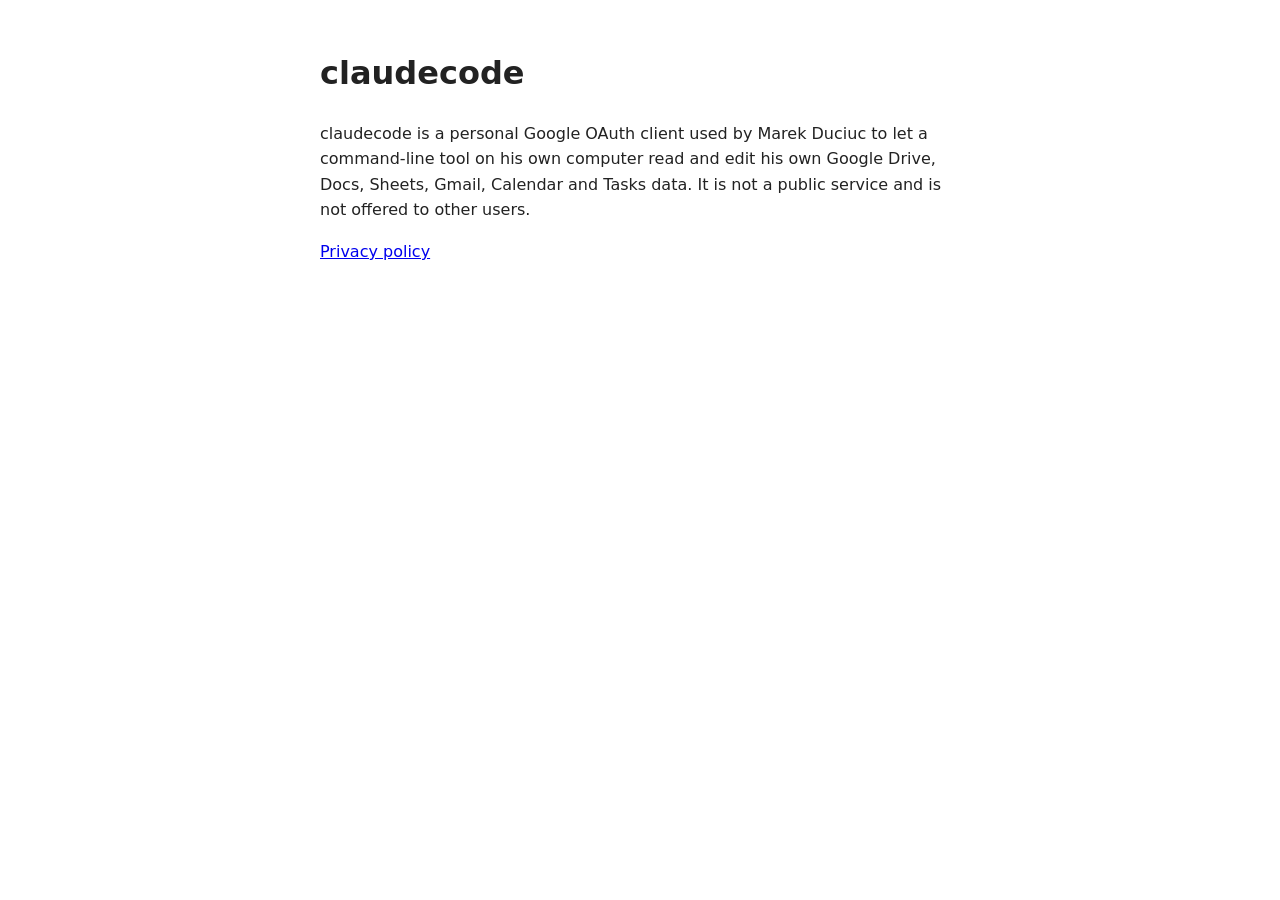
==== index.html @ 8a302dcd "Add homepage and privacy policy for the claudecode OAuth client Google requires both URLs to move th" ====
<!doctype html>
<!-- Homepage for the personal Google OAuth client "claudecode"; required by Google to publish the OAuth consent screen. -->
<html lang="en">
<head>
  <meta charset="utf-8">
  <meta name="viewport" content="width=device-width, initial-scale=1">
  <title>claudecode</title>
  <style>
    body { max-width: 40rem; margin: 3rem auto; padding: 0 1rem; font: 16px/1.6 system-ui, sans-serif; color: #222; background: #fff; }
    @media (prefers-color-scheme: dark) { body { color: #ddd; background: #111; } a { color: #8ab4f8; } }
  </style>
</head>
<body>
  <h1>claudecode</h1>
  <p>
    claudecode is a personal Google OAuth client used by Marek Duciuc to let a command-line tool on his own computer
    read and edit his own Google Drive, Docs, Sheets, Gmail, Calendar and Tasks data.
    It is not a public service and is not offered to other users.
  </p>
  <p><a href="privacy.html">Privacy policy</a></p>
</body>
</html>
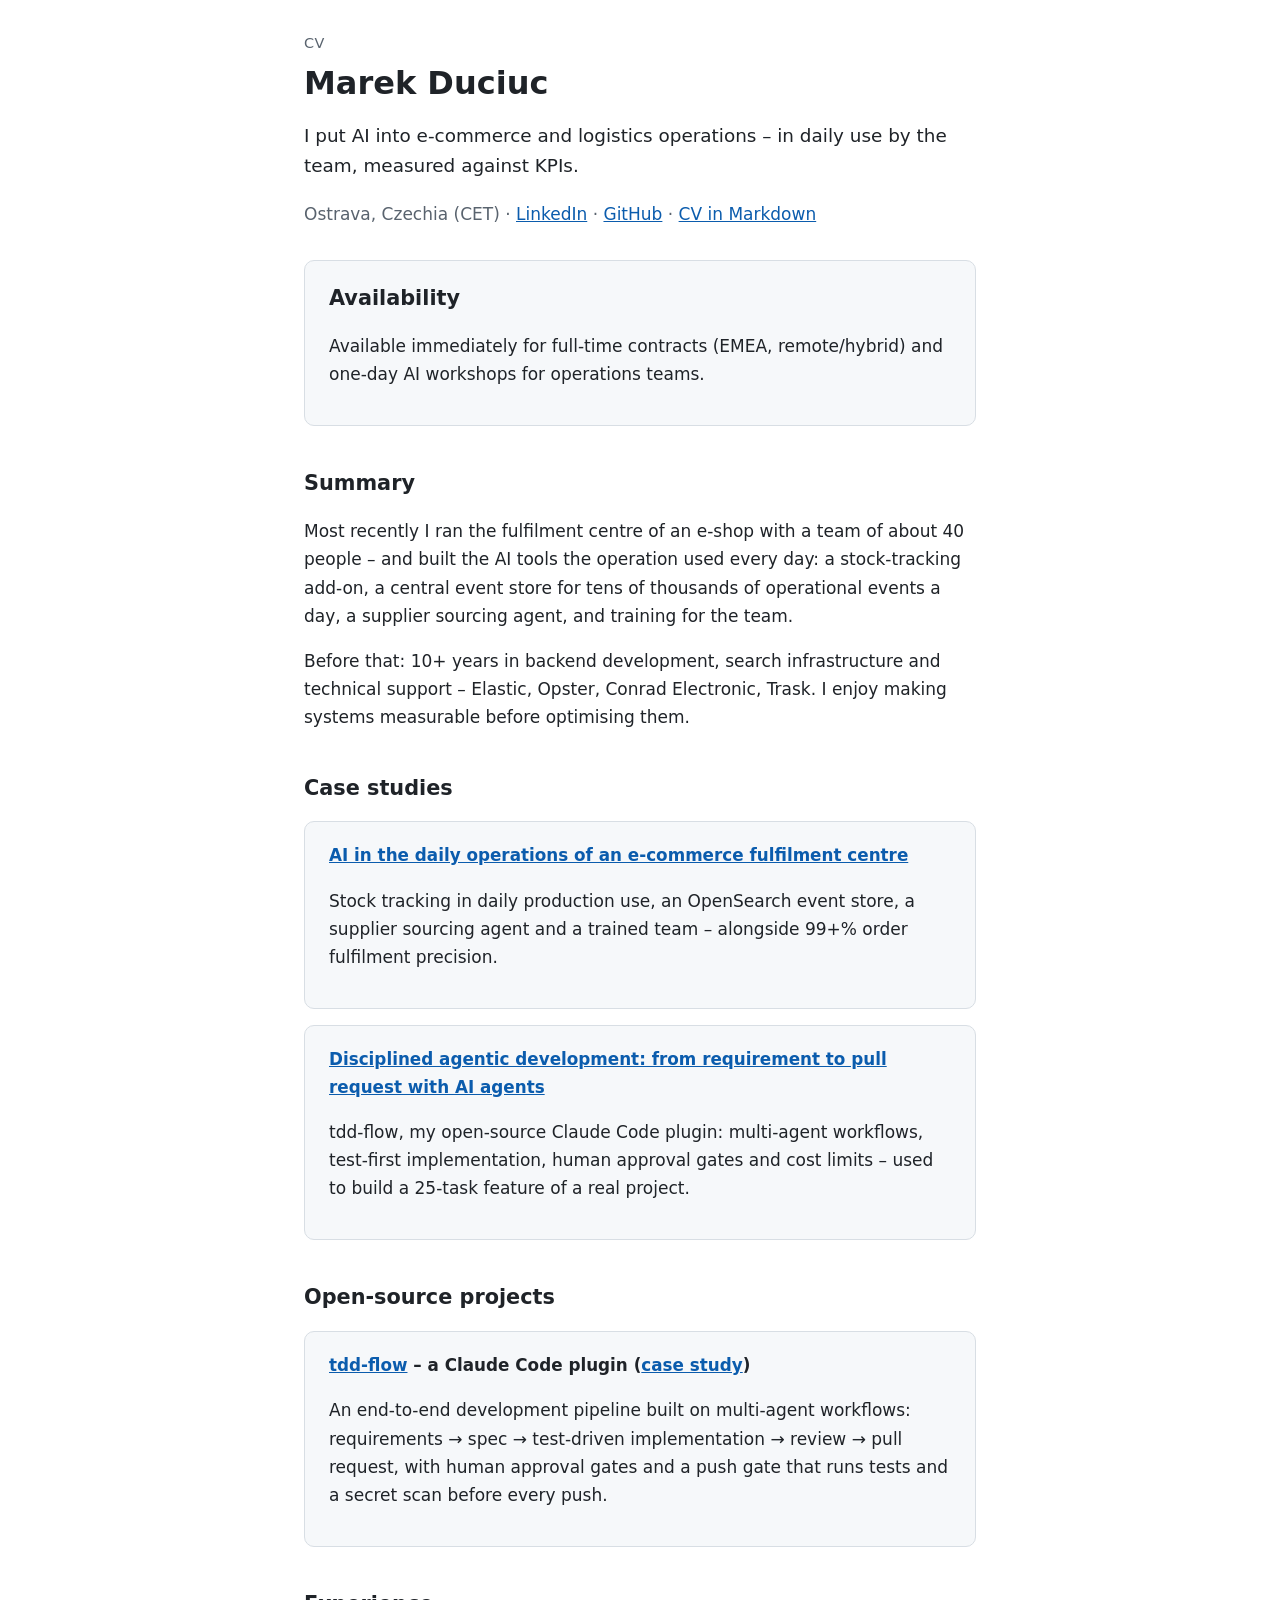
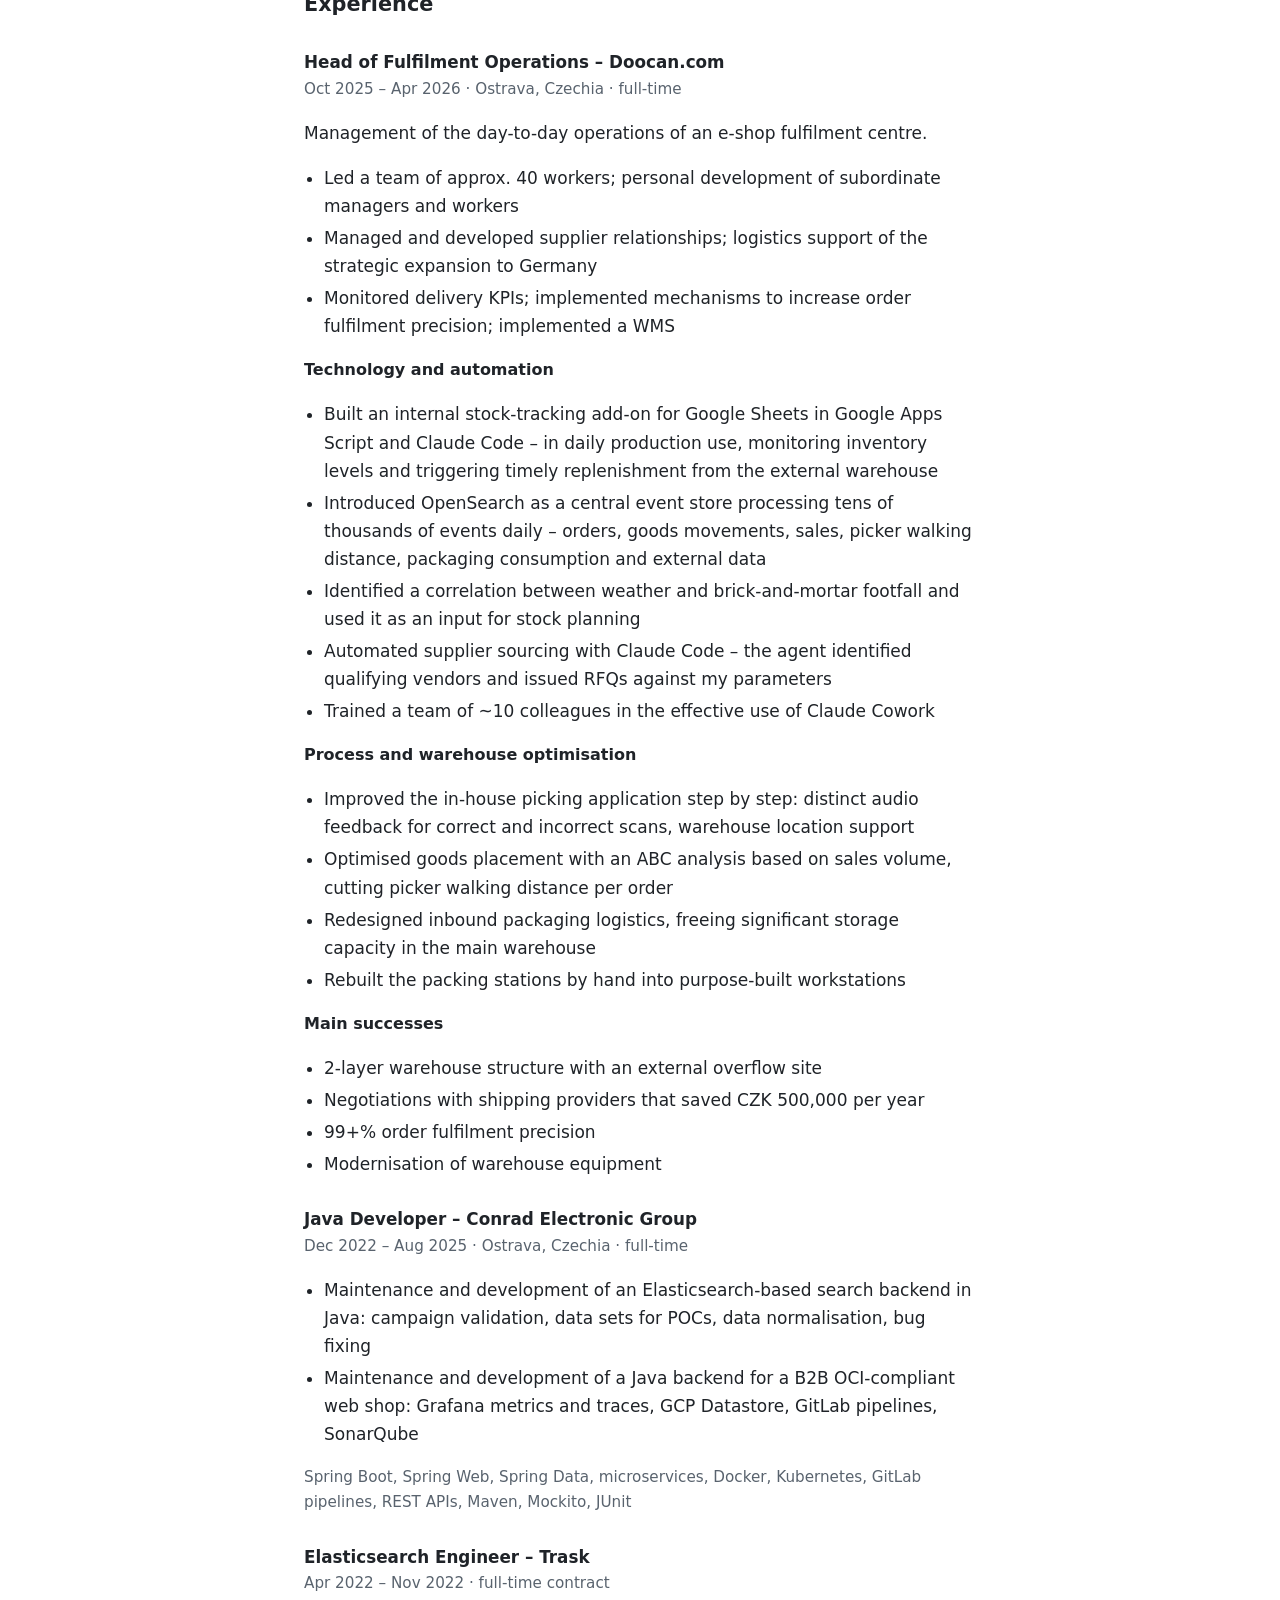
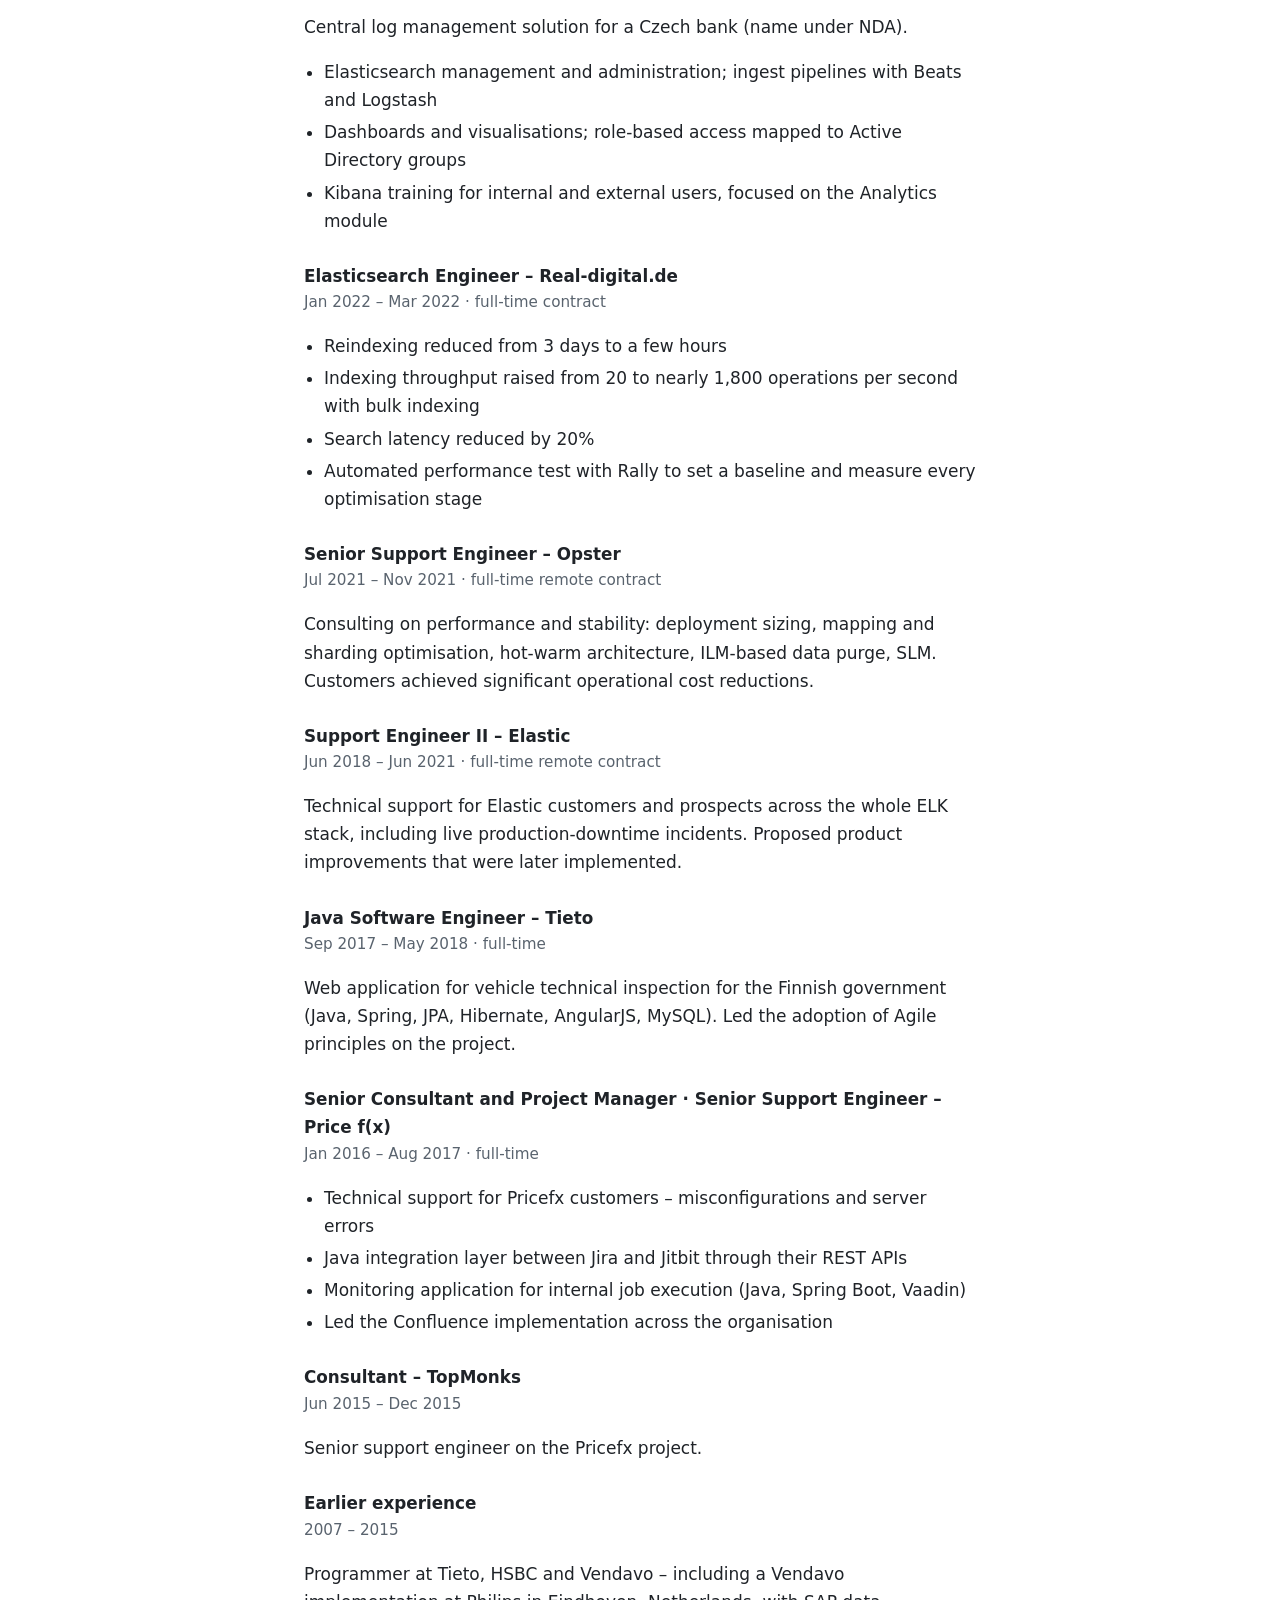
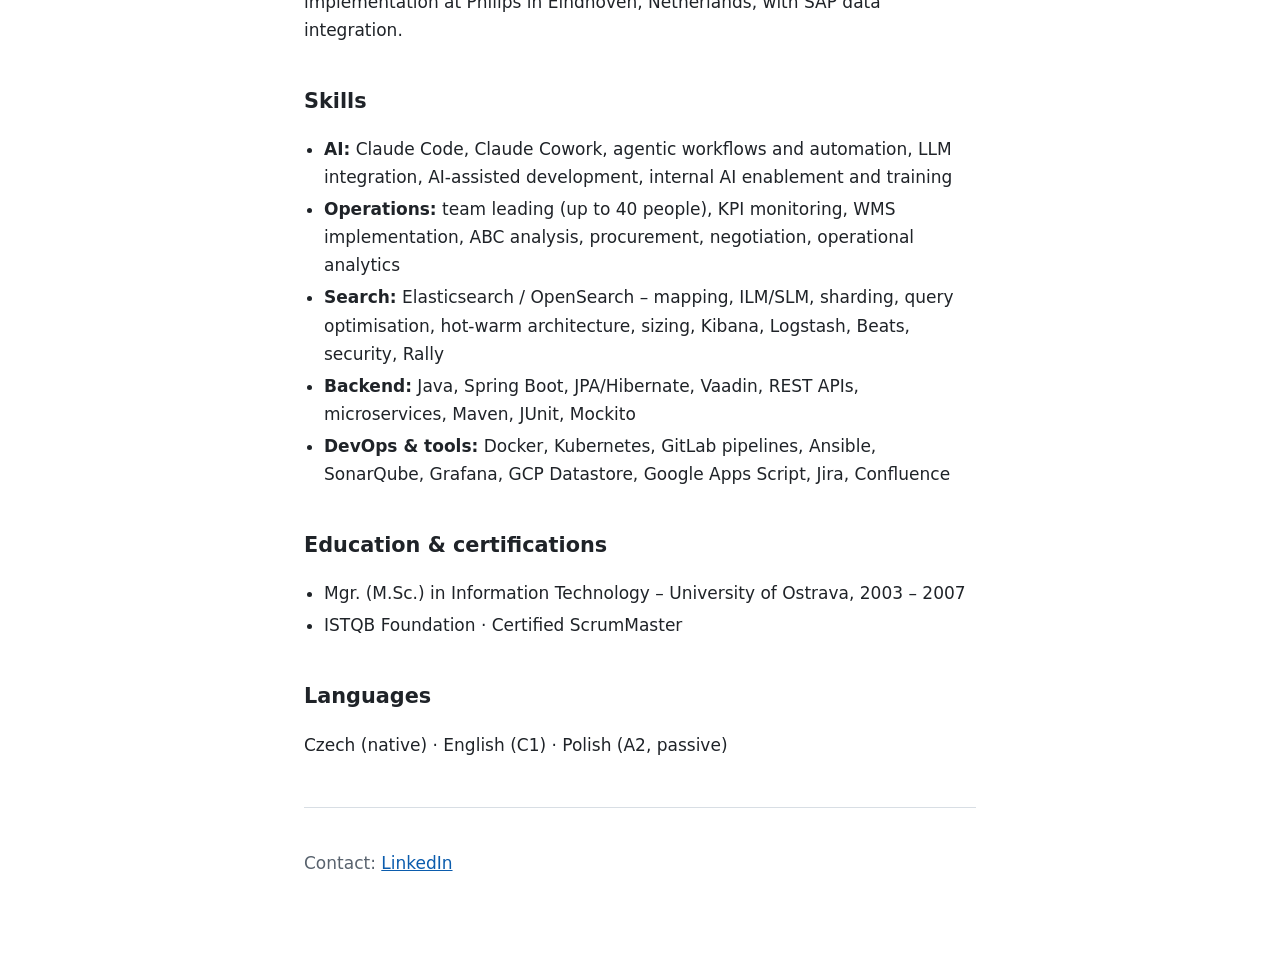
==== commit 3b188067: "Turn the site into a CV with case studies, move Google OAuth pages to google/ - index.html is now an" ====
--- a/index.html
+++ b/index.html
@@ -1,22 +1,238 @@
 <!doctype html>
-<!-- Homepage for the personal Google OAuth client "claudecode"; required by Google to publish the OAuth consent screen. -->
 <html lang="en">
 <head>
   <meta charset="utf-8">
   <meta name="viewport" content="width=device-width, initial-scale=1">
-  <title>claudecode</title>
-  <style>
-    body { max-width: 40rem; margin: 3rem auto; padding: 0 1rem; font: 16px/1.6 system-ui, sans-serif; color: #222; background: #fff; }
-    @media (prefers-color-scheme: dark) { body { color: #ddd; background: #111; } a { color: #8ab4f8; } }
-  </style>
+  <title>Marek Duciuc – AI enablement for e-commerce & logistics operations</title>
+  <meta name="description" content="Marek Duciuc puts AI into e-commerce and logistics operations. Former Head of Fulfilment Operations (team of ~40), 10+ years in backend development, search infrastructure (Elasticsearch/OpenSearch) and technical support. Open to full-time contracts in EMEA.">
+  <link rel="canonical" href="https://marekduciuc.github.io/">
+  <link rel="alternate" type="text/markdown" href="/cv.md" title="CV in Markdown">
+  <link rel="stylesheet" href="/assets/site.css">
+  <meta property="og:type" content="profile">
+  <meta property="og:title" content="Marek Duciuc – AI enablement for e-commerce & logistics operations">
+  <meta property="og:description" content="I put AI into e-commerce and logistics operations – in daily use by the team, measured against KPIs.">
+  <meta property="og:url" content="https://marekduciuc.github.io/">
+  <script type="application/ld+json">
+  {
+    "@context": "https://schema.org",
+    "@type": "ProfilePage",
+    "url": "https://marekduciuc.github.io/",
+    "mainEntity": {
+      "@type": "Person",
+      "name": "Marek Duciuc",
+      "honorificPrefix": "Mgr.",
+      "jobTitle": "AI enablement for e-commerce and logistics operations",
+      "description": "Former Head of Fulfilment Operations (team of ~40). 10+ years in backend development, search infrastructure and technical support. Builds agentic workflows with Claude Code.",
+      "url": "https://marekduciuc.github.io/",
+      "sameAs": [
+        "https://www.linkedin.com/in/marekduciuc",
+        "https://github.com/marekduciuc"
+      ],
+      "address": { "@type": "PostalAddress", "addressLocality": "Ostrava", "addressCountry": "CZ" },
+      "alumniOf": { "@type": "CollegeOrUniversity", "name": "University of Ostrava" },
+      "knowsLanguage": ["cs", "en", "pl"],
+      "knowsAbout": [
+        "AI enablement", "Agentic workflows", "Claude Code", "Fulfilment operations",
+        "Warehouse management", "E-commerce logistics", "Elasticsearch", "OpenSearch",
+        "Java", "Spring Boot", "Technical support", "Team leadership"
+      ]
+    }
+  }
+  </script>
 </head>
 <body>
-  <h1>claudecode</h1>
-  <p>
-    claudecode is a personal Google OAuth client used by Marek Duciuc to let a command-line tool on his own computer
-    read and edit his own Google Drive, Docs, Sheets, Gmail, Calendar and Tasks data.
-    It is not a public service and is not offered to other users.
-  </p>
-  <p><a href="privacy.html">Privacy policy</a></p>
+<main>
+  <header>
+    <p class="kicker">CV</p>
+    <h1>Marek Duciuc</h1>
+    <p class="lead">I put AI into e-commerce and logistics operations – in daily use by the team, measured against KPIs.</p>
+    <p class="meta">
+      Ostrava, Czechia (CET) ·
+      <a href="https://www.linkedin.com/in/marekduciuc">LinkedIn</a> ·
+      <a href="https://github.com/marekduciuc">GitHub</a> ·
+      <a href="/cv.md">CV in Markdown</a>
+    </p>
+  </header>
+
+  <section class="card" aria-labelledby="availability">
+    <h2 id="availability">Availability</h2>
+    <p>Available immediately for full-time contracts (EMEA, remote/hybrid) and one-day AI workshops for operations teams.</p>
+  </section>
+
+  <section aria-labelledby="summary">
+    <h2 id="summary">Summary</h2>
+    <p>
+      Most recently I ran the fulfilment centre of an e-shop with a team of about 40 people – and built the AI
+      tools the operation used every day: a stock-tracking add-on, a central event store for tens of thousands
+      of operational events a day, a supplier sourcing agent, and training for the team.
+    </p>
+    <p>
+      Before that: 10+ years in backend development, search infrastructure and technical support –
+      Elastic, Opster, Conrad Electronic, Trask. I enjoy making systems measurable before optimising them.
+    </p>
+  </section>
+
+  <section aria-labelledby="case-studies">
+    <h2 id="case-studies">Case studies</h2>
+    <article class="card">
+      <h3><a href="/case-studies/doocan.html">AI in the daily operations of an e-commerce fulfilment centre</a></h3>
+      <p>Stock tracking in daily production use, an OpenSearch event store, a supplier sourcing agent and a trained team – alongside 99+% order fulfilment precision.</p>
+    </article>
+    <article class="card">
+      <h3><a href="/case-studies/tdd-flow.html">Disciplined agentic development: from requirement to pull request with AI agents</a></h3>
+      <p>tdd-flow, my open-source Claude Code plugin: multi-agent workflows, test-first implementation, human approval gates and cost limits – used to build a 25-task feature of a real project.</p>
+    </article>
+  </section>
+
+  <section aria-labelledby="projects">
+    <h2 id="projects">Open-source projects</h2>
+    <article class="card">
+      <h3><a href="https://github.com/marekduciuc/marek-plugins">tdd-flow</a> – a Claude Code plugin (<a href="/case-studies/tdd-flow.html">case study</a>)</h3>
+      <p>
+        An end-to-end development pipeline built on multi-agent workflows: requirements → spec → test-driven
+        implementation → review → pull request, with human approval gates and a push gate that runs tests and a
+        secret scan before every push.
+      </p>
+    </article>
+  </section>
+
+  <section aria-labelledby="experience">
+    <h2 id="experience">Experience</h2>
+
+    <article class="job">
+      <h3>Head of Fulfilment Operations – Doocan.com</h3>
+      <p class="when">Oct 2025 – Apr 2026 · Ostrava, Czechia · full-time</p>
+      <p>Management of the day-to-day operations of an e-shop fulfilment centre.</p>
+      <ul>
+        <li>Led a team of approx. 40 workers; personal development of subordinate managers and workers</li>
+        <li>Managed and developed supplier relationships; logistics support of the strategic expansion to Germany</li>
+        <li>Monitored delivery KPIs; implemented mechanisms to increase order fulfilment precision; implemented a WMS</li>
+      </ul>
+      <h4>Technology and automation</h4>
+      <ul>
+        <li>Built an internal stock-tracking add-on for Google Sheets in Google Apps Script and Claude Code – in daily production use, monitoring inventory levels and triggering timely replenishment from the external warehouse</li>
+        <li>Introduced OpenSearch as a central event store processing tens of thousands of events daily – orders, goods movements, sales, picker walking distance, packaging consumption and external data</li>
+        <li>Identified a correlation between weather and brick-and-mortar footfall and used it as an input for stock planning</li>
+        <li>Automated supplier sourcing with Claude Code – the agent identified qualifying vendors and issued RFQs against my parameters</li>
+        <li>Trained a team of ~10 colleagues in the effective use of Claude Cowork</li>
+      </ul>
+      <h4>Process and warehouse optimisation</h4>
+      <ul>
+        <li>Improved the in-house picking application step by step: distinct audio feedback for correct and incorrect scans, warehouse location support</li>
+        <li>Optimised goods placement with an ABC analysis based on sales volume, cutting picker walking distance per order</li>
+        <li>Redesigned inbound packaging logistics, freeing significant storage capacity in the main warehouse</li>
+        <li>Rebuilt the packing stations by hand into purpose-built workstations</li>
+      </ul>
+      <h4>Main successes</h4>
+      <ul>
+        <li>2-layer warehouse structure with an external overflow site</li>
+        <li>Negotiations with shipping providers that saved CZK 500,000 per year</li>
+        <li>99+% order fulfilment precision</li>
+        <li>Modernisation of warehouse equipment</li>
+      </ul>
+    </article>
+
+    <article class="job">
+      <h3>Java Developer – Conrad Electronic Group</h3>
+      <p class="when">Dec 2022 – Aug 2025 · Ostrava, Czechia · full-time</p>
+      <ul>
+        <li>Maintenance and development of an Elasticsearch-based search backend in Java: campaign validation, data sets for POCs, data normalisation, bug fixing</li>
+        <li>Maintenance and development of a Java backend for a B2B OCI-compliant web shop: Grafana metrics and traces, GCP Datastore, GitLab pipelines, SonarQube</li>
+      </ul>
+      <p class="tags">Spring Boot, Spring Web, Spring Data, microservices, Docker, Kubernetes, GitLab pipelines, REST APIs, Maven, Mockito, JUnit</p>
+    </article>
+
+    <article class="job">
+      <h3>Elasticsearch Engineer – Trask</h3>
+      <p class="when">Apr 2022 – Nov 2022 · full-time contract</p>
+      <p>Central log management solution for a Czech bank (name under NDA).</p>
+      <ul>
+        <li>Elasticsearch management and administration; ingest pipelines with Beats and Logstash</li>
+        <li>Dashboards and visualisations; role-based access mapped to Active Directory groups</li>
+        <li>Kibana training for internal and external users, focused on the Analytics module</li>
+      </ul>
+    </article>
+
+    <article class="job">
+      <h3>Elasticsearch Engineer – Real-digital.de</h3>
+      <p class="when">Jan 2022 – Mar 2022 · full-time contract</p>
+      <ul>
+        <li>Reindexing reduced from 3 days to a few hours</li>
+        <li>Indexing throughput raised from 20 to nearly 1,800 operations per second with bulk indexing</li>
+        <li>Search latency reduced by 20%</li>
+        <li>Automated performance test with Rally to set a baseline and measure every optimisation stage</li>
+      </ul>
+    </article>
+
+    <article class="job">
+      <h3>Senior Support Engineer – Opster</h3>
+      <p class="when">Jul 2021 – Nov 2021 · full-time remote contract</p>
+      <p>Consulting on performance and stability: deployment sizing, mapping and sharding optimisation, hot-warm architecture, ILM-based data purge, SLM. Customers achieved significant operational cost reductions.</p>
+    </article>
+
+    <article class="job">
+      <h3>Support Engineer II – Elastic</h3>
+      <p class="when">Jun 2018 – Jun 2021 · full-time remote contract</p>
+      <p>Technical support for Elastic customers and prospects across the whole ELK stack, including live production-downtime incidents. Proposed product improvements that were later implemented.</p>
+    </article>
+
+    <article class="job">
+      <h3>Java Software Engineer – Tieto</h3>
+      <p class="when">Sep 2017 – May 2018 · full-time</p>
+      <p>Web application for vehicle technical inspection for the Finnish government (Java, Spring, JPA, Hibernate, AngularJS, MySQL). Led the adoption of Agile principles on the project.</p>
+    </article>
+
+    <article class="job">
+      <h3>Senior Consultant and Project Manager · Senior Support Engineer – Price f(x)</h3>
+      <p class="when">Jan 2016 – Aug 2017 · full-time</p>
+      <ul>
+        <li>Technical support for Pricefx customers – misconfigurations and server errors</li>
+        <li>Java integration layer between Jira and Jitbit through their REST APIs</li>
+        <li>Monitoring application for internal job execution (Java, Spring Boot, Vaadin)</li>
+        <li>Led the Confluence implementation across the organisation</li>
+      </ul>
+    </article>
+
+    <article class="job">
+      <h3>Consultant – TopMonks</h3>
+      <p class="when">Jun 2015 – Dec 2015</p>
+      <p>Senior support engineer on the Pricefx project.</p>
+    </article>
+
+    <article class="job">
+      <h3>Earlier experience</h3>
+      <p class="when">2007 – 2015</p>
+      <p>Programmer at Tieto, HSBC and Vendavo – including a Vendavo implementation at Philips in Eindhoven, Netherlands, with SAP data integration.</p>
+    </article>
+  </section>
+
+  <section aria-labelledby="skills">
+    <h2 id="skills">Skills</h2>
+    <ul>
+      <li><strong>AI:</strong> Claude Code, Claude Cowork, agentic workflows and automation, LLM integration, AI-assisted development, internal AI enablement and training</li>
+      <li><strong>Operations:</strong> team leading (up to 40 people), KPI monitoring, WMS implementation, ABC analysis, procurement, negotiation, operational analytics</li>
+      <li><strong>Search:</strong> Elasticsearch / OpenSearch – mapping, ILM/SLM, sharding, query optimisation, hot-warm architecture, sizing, Kibana, Logstash, Beats, security, Rally</li>
+      <li><strong>Backend:</strong> Java, Spring Boot, JPA/Hibernate, Vaadin, REST APIs, microservices, Maven, JUnit, Mockito</li>
+      <li><strong>DevOps &amp; tools:</strong> Docker, Kubernetes, GitLab pipelines, Ansible, SonarQube, Grafana, GCP Datastore, Google Apps Script, Jira, Confluence</li>
+    </ul>
+  </section>
+
+  <section aria-labelledby="education">
+    <h2 id="education">Education &amp; certifications</h2>
+    <ul>
+      <li>Mgr. (M.Sc.) in Information Technology – University of Ostrava, 2003 – 2007</li>
+      <li>ISTQB Foundation · Certified ScrumMaster</li>
+    </ul>
+  </section>
+
+  <section aria-labelledby="languages">
+    <h2 id="languages">Languages</h2>
+    <p>Czech (native) · English (C1) · Polish (A2, passive)</p>
+  </section>
+
+  <footer>
+    <p>Contact: <a href="https://www.linkedin.com/in/marekduciuc">LinkedIn</a></p>
+  </footer>
+</main>
 </body>
 </html>
--- a/assets/site.css
+++ b/assets/site.css
@@ -0,0 +1,34 @@
+:root {
+  --bg: #ffffff; --fg: #1f2328; --muted: #59636e; --line: #d8dee4;
+  --card: #f6f8fa; --accent: #0b5cad;
+}
+@media (prefers-color-scheme: dark) {
+  :root { --bg: #111418; --fg: #e6e8eb; --muted: #9aa4ae; --line: #2d333b; --card: #1a1f25; --accent: #7cb4f5; }
+}
+* { box-sizing: border-box; }
+body { margin: 0; background: var(--bg); color: var(--fg); font: 17px/1.65 system-ui, -apple-system, "Segoe UI", sans-serif; }
+main { max-width: 44rem; margin: 0 auto; padding: 2rem 1rem 4rem; }
+a { color: var(--accent); }
+nav.top { font-size: .95rem; margin-bottom: 2rem; }
+.kicker { color: var(--muted); font-size: .9rem; letter-spacing: .04em; text-transform: uppercase; margin: 0 0 .5rem; }
+h1 { font-size: 2rem; line-height: 1.2; margin: 0 0 .75rem; text-wrap: balance; }
+h2 { font-size: 1.3rem; margin: 2.5rem 0 .75rem; }
+h3 { font-size: 1.05rem; margin: 1.5rem 0 .25rem; }
+.meta { color: var(--muted); margin: 0 0 2rem; }
+.lead { font-size: 1.15rem; }
+.card { background: var(--card); border: 1px solid var(--line); border-radius: 10px; padding: 1.25rem 1.5rem; margin: 1rem 0; }
+.card h2, .card h3 { margin-top: 0; }
+.glance h2 { font-size: 1rem; text-transform: uppercase; letter-spacing: .04em; color: var(--muted); }
+.stats { display: grid; grid-template-columns: repeat(auto-fit, minmax(12rem, 1fr)); gap: 1rem 1.5rem; margin: 0; }
+.stats div { margin: 0; }
+.stats dt { font-size: 1.35rem; font-weight: 650; font-variant-numeric: tabular-nums; }
+.stats dd { margin: 0; color: var(--muted); font-size: .95rem; }
+ul { padding-left: 1.25rem; }
+li { margin: .25rem 0; }
+.note { border-left: 3px solid var(--accent); padding: .25rem 0 .25rem 1rem; }
+.job { margin: 1.75rem 0; }
+.job h3 { margin: 0; }
+.job .when { color: var(--muted); font-size: .95rem; margin: 0 0 .5rem; }
+.job h4 { font-size: 1rem; margin: 1rem 0 .25rem; }
+.tags { color: var(--muted); font-size: .95rem; }
+footer { margin-top: 3rem; padding-top: 1.5rem; border-top: 1px solid var(--line); color: var(--muted); }
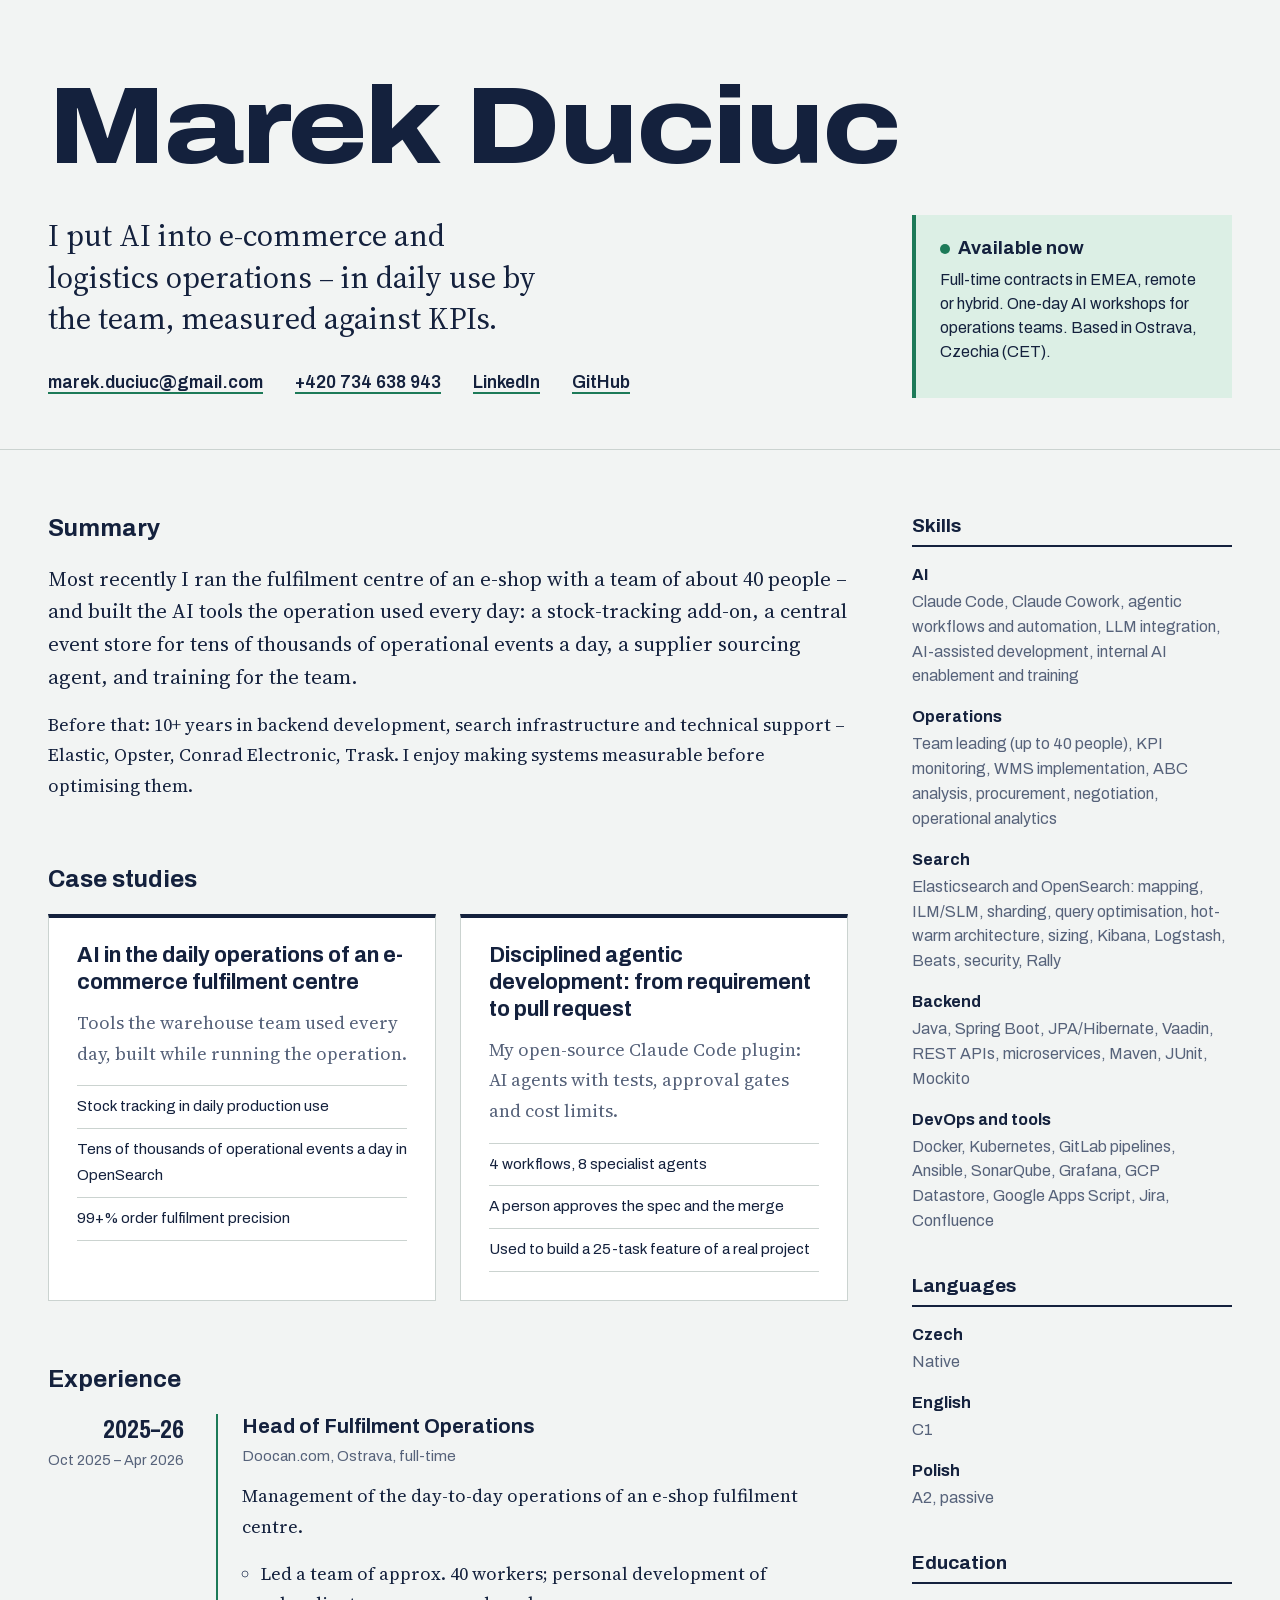
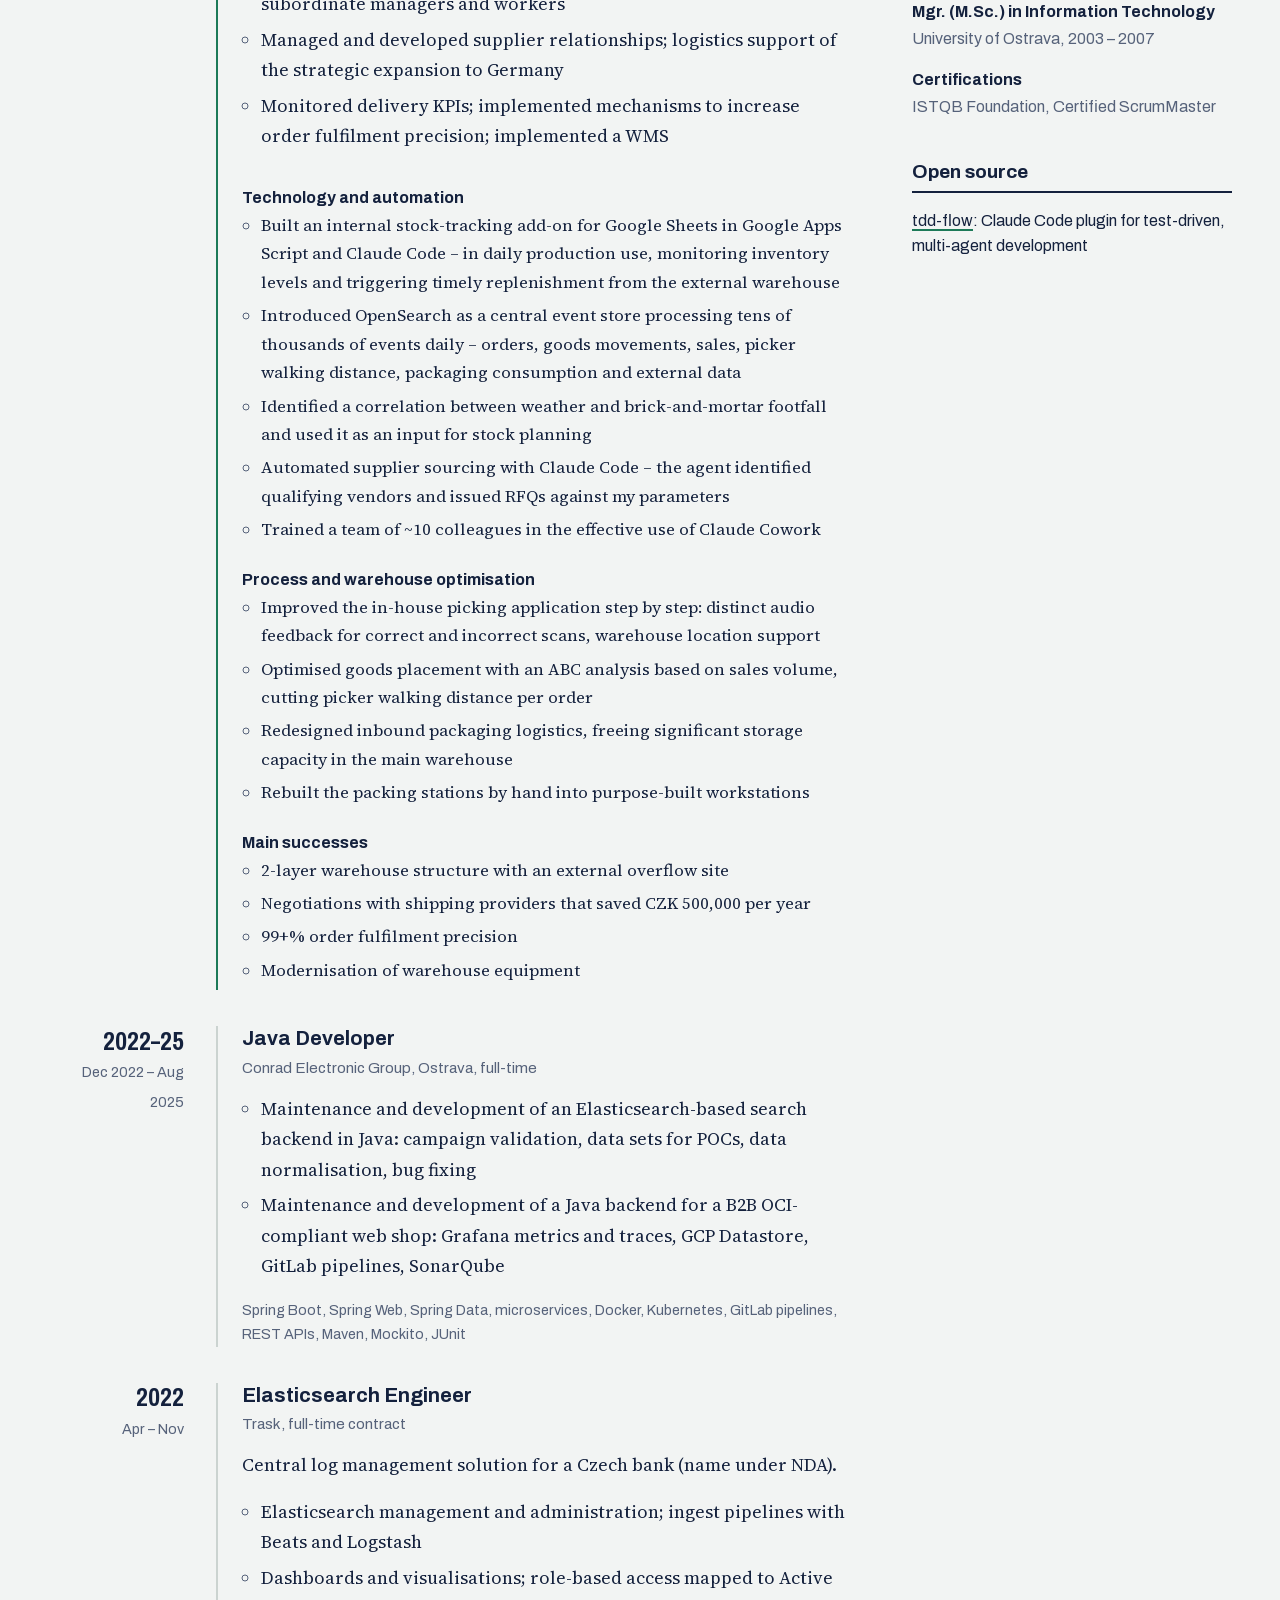
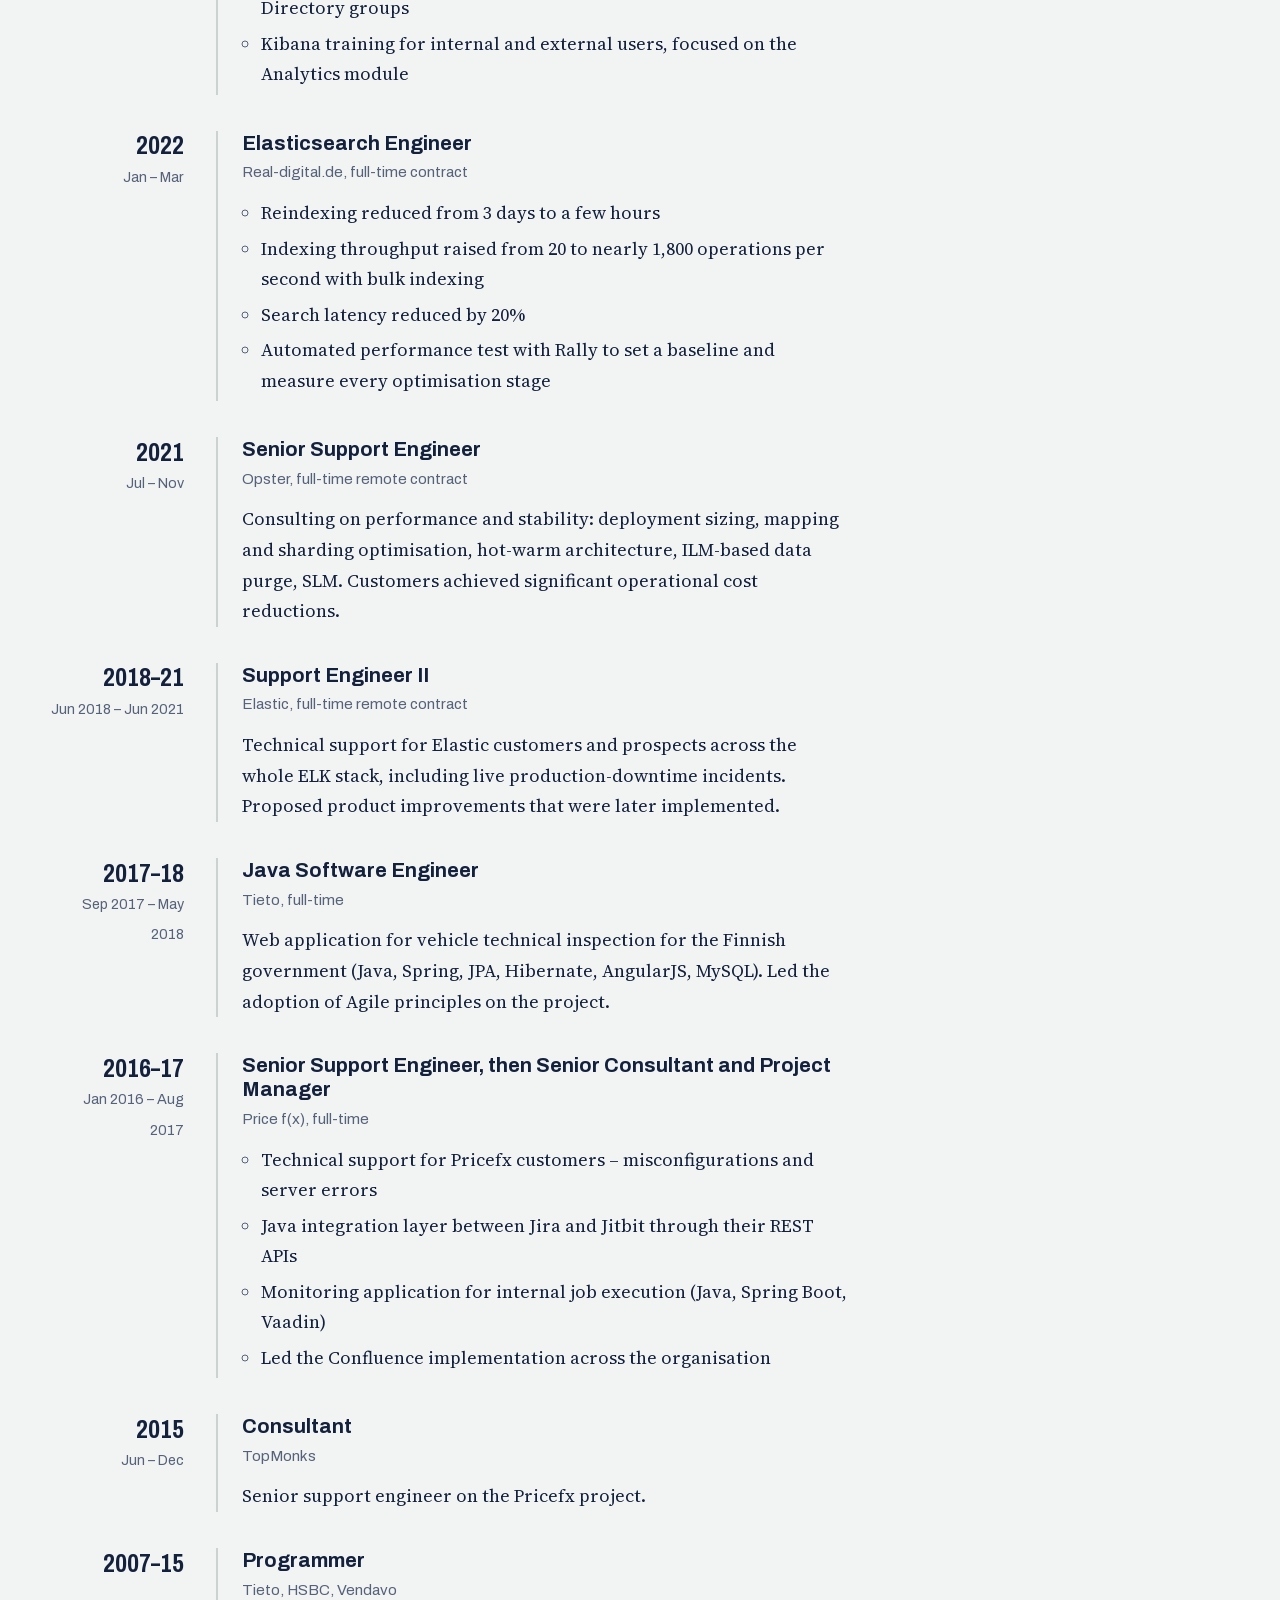
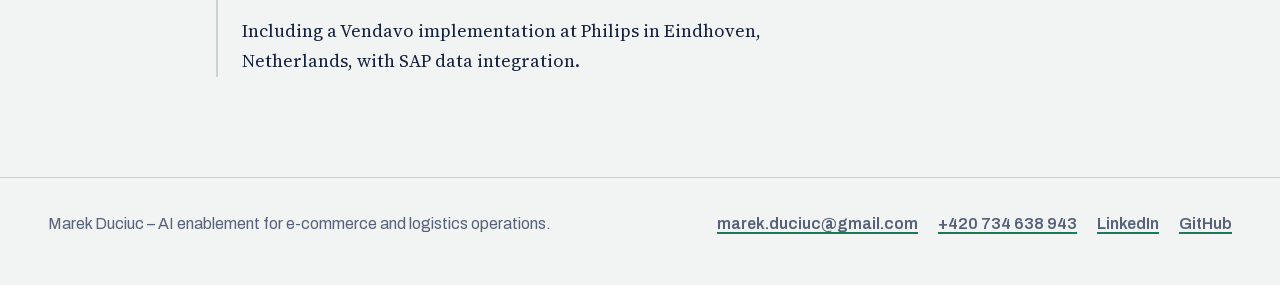
==== commit b1bb263d: "Use the full width of wide screens, add contact details - Two-column CV on one grid with the header:" ====
--- a/index.html
+++ b/index.html
@@ -8,6 +8,8 @@
   <link rel="canonical" href="https://marekduciuc.github.io/">
   <link rel="alternate" type="text/markdown" href="/cv.md" title="CV in Markdown">
   <link rel="stylesheet" href="/assets/site.css">
+  <link rel="preload" href="/assets/fonts/archivo-latin.woff2" as="font" type="font/woff2" crossorigin>
+  <link rel="preload" href="/assets/fonts/source-serif-4-latin.woff2" as="font" type="font/woff2" crossorigin>
   <meta property="og:type" content="profile">
   <meta property="og:title" content="Marek Duciuc – AI enablement for e-commerce & logistics operations">
   <meta property="og:description" content="I put AI into e-commerce and logistics operations – in daily use by the team, measured against KPIs.">
@@ -24,6 +26,8 @@
       "jobTitle": "AI enablement for e-commerce and logistics operations",
       "description": "Former Head of Fulfilment Operations (team of ~40). 10+ years in backend development, search infrastructure and technical support. Builds agentic workflows with Claude Code.",
       "url": "https://marekduciuc.github.io/",
+      "email": "mailto:marek.duciuc@gmail.com",
+      "telephone": "+420734638943",
       "sameAs": [
         "https://www.linkedin.com/in/marekduciuc",
         "https://github.com/marekduciuc"
@@ -41,198 +45,271 @@
   </script>
 </head>
 <body>
-<main>
-  <header>
-    <p class="kicker">CV</p>
+<header class="masthead">
+  <div class="wrap">
     <h1>Marek Duciuc</h1>
-    <p class="lead">I put AI into e-commerce and logistics operations – in daily use by the team, measured against KPIs.</p>
-    <p class="meta">
-      Ostrava, Czechia (CET) ·
-      <a href="https://www.linkedin.com/in/marekduciuc">LinkedIn</a> ·
-      <a href="https://github.com/marekduciuc">GitHub</a> ·
-      <a href="/cv.md">CV in Markdown</a>
-    </p>
-  </header>
-
-  <section class="card" aria-labelledby="availability">
-    <h2 id="availability">Availability</h2>
-    <p>Available immediately for full-time contracts (EMEA, remote/hybrid) and one-day AI workshops for operations teams.</p>
-  </section>
-
-  <section aria-labelledby="summary">
-    <h2 id="summary">Summary</h2>
-    <p>
-      Most recently I ran the fulfilment centre of an e-shop with a team of about 40 people – and built the AI
-      tools the operation used every day: a stock-tracking add-on, a central event store for tens of thousands
-      of operational events a day, a supplier sourcing agent, and training for the team.
-    </p>
-    <p>
-      Before that: 10+ years in backend development, search infrastructure and technical support –
-      Elastic, Opster, Conrad Electronic, Trask. I enjoy making systems measurable before optimising them.
-    </p>
-  </section>
-
-  <section aria-labelledby="case-studies">
-    <h2 id="case-studies">Case studies</h2>
-    <article class="card">
-      <h3><a href="/case-studies/doocan.html">AI in the daily operations of an e-commerce fulfilment centre</a></h3>
-      <p>Stock tracking in daily production use, an OpenSearch event store, a supplier sourcing agent and a trained team – alongside 99+% order fulfilment precision.</p>
-    </article>
-    <article class="card">
-      <h3><a href="/case-studies/tdd-flow.html">Disciplined agentic development: from requirement to pull request with AI agents</a></h3>
-      <p>tdd-flow, my open-source Claude Code plugin: multi-agent workflows, test-first implementation, human approval gates and cost limits – used to build a 25-task feature of a real project.</p>
-    </article>
-  </section>
-
-  <section aria-labelledby="projects">
-    <h2 id="projects">Open-source projects</h2>
-    <article class="card">
-      <h3><a href="https://github.com/marekduciuc/marek-plugins">tdd-flow</a> – a Claude Code plugin (<a href="/case-studies/tdd-flow.html">case study</a>)</h3>
+    <div class="masthead-row">
+      <div class="masthead-main">
+        <p class="offer">I put AI into e-commerce and logistics operations – in daily use by the team, measured against KPIs.</p>
+        <ul class="links masthead-contact" aria-label="Contact">
+          <li><a href="mailto:marek.duciuc@gmail.com">marek.duciuc@gmail.com</a></li>
+          <li><a href="tel:+420734638943">+420 734 638 943</a></li>
+          <li><a href="https://www.linkedin.com/in/marekduciuc">LinkedIn</a></li>
+          <li><a href="https://github.com/marekduciuc">GitHub</a></li>
+        </ul>
+      </div>
+      <aside class="status" aria-label="Availability">
+        <strong>Available now</strong>
+        <p class="status-text">Full-time contracts in EMEA, remote or hybrid. One-day AI workshops for operations teams. Based in Ostrava, Czechia (CET).</p>
+      </aside>
+    </div>
+  </div>
+</header>
+
+<div class="wrap layout">
+  <main>
+    <section aria-labelledby="summary" class="prose wide">
+      <h2 id="summary">Summary</h2>
+      <p class="lede">
+        Most recently I ran the fulfilment centre of an e-shop with a team of about 40 people – and built the AI
+        tools the operation used every day: a stock-tracking add-on, a central event store for tens of thousands
+        of operational events a day, a supplier sourcing agent, and training for the team.
+      </p>
       <p>
-        An end-to-end development pipeline built on multi-agent workflows: requirements → spec → test-driven
-        implementation → review → pull request, with human approval gates and a push gate that runs tests and a
-        secret scan before every push.
+        Before that: 10+ years in backend development, search infrastructure and technical support –
+        Elastic, Opster, Conrad Electronic, Trask. I enjoy making systems measurable before optimising them.
       </p>
-    </article>
-  </section>
-
-  <section aria-labelledby="experience">
-    <h2 id="experience">Experience</h2>
-
-    <article class="job">
-      <h3>Head of Fulfilment Operations – Doocan.com</h3>
-      <p class="when">Oct 2025 – Apr 2026 · Ostrava, Czechia · full-time</p>
-      <p>Management of the day-to-day operations of an e-shop fulfilment centre.</p>
+    </section>
+
+    <section aria-labelledby="case-studies">
+      <h2 id="case-studies">Case studies</h2>
+      <div class="teasers">
+        <article class="teaser">
+          <h3><a href="/case-studies/doocan.html">AI in the daily operations of an e-commerce fulfilment centre</a></h3>
+          <p>Tools the warehouse team used every day, built while running the operation.</p>
+          <ul class="facts">
+            <li>Stock tracking in daily production use</li>
+            <li>Tens of thousands of operational events a day in OpenSearch</li>
+            <li>99+% order fulfilment precision</li>
+          </ul>
+        </article>
+        <article class="teaser">
+          <h3><a href="/case-studies/tdd-flow.html">Disciplined agentic development: from requirement to pull request</a></h3>
+          <p>My open-source Claude Code plugin: AI agents with tests, approval gates and cost limits.</p>
+          <ul class="facts">
+            <li>4 workflows, 8 specialist agents</li>
+            <li>A person approves the spec and the merge</li>
+            <li>Used to build a 25-task feature of a real project</li>
+          </ul>
+        </article>
+      </div>
+    </section>
+
+    <section aria-labelledby="experience">
+      <h2 id="experience">Experience</h2>
+      <ol class="timeline">
+        <li class="job featured">
+          <div class="job-when"><span class="years">2025–26</span><span class="months">Oct 2025 – Apr 2026</span></div>
+          <div class="job-body">
+            <h3>Head of Fulfilment Operations</h3>
+            <p class="org">Doocan.com, Ostrava, full-time</p>
+            <p>Management of the day-to-day operations of an e-shop fulfilment centre.</p>
+            <ul>
+              <li>Led a team of approx. 40 workers; personal development of subordinate managers and workers</li>
+              <li>Managed and developed supplier relationships; logistics support of the strategic expansion to Germany</li>
+              <li>Monitored delivery KPIs; implemented mechanisms to increase order fulfilment precision; implemented a WMS</li>
+            </ul>
+            <div class="groups">
+              <div>
+                <h4>Technology and automation</h4>
+                <ul>
+                  <li>Built an internal stock-tracking add-on for Google Sheets in Google Apps Script and Claude Code – in daily production use, monitoring inventory levels and triggering timely replenishment from the external warehouse</li>
+                  <li>Introduced OpenSearch as a central event store processing tens of thousands of events daily – orders, goods movements, sales, picker walking distance, packaging consumption and external data</li>
+                  <li>Identified a correlation between weather and brick-and-mortar footfall and used it as an input for stock planning</li>
+                  <li>Automated supplier sourcing with Claude Code – the agent identified qualifying vendors and issued RFQs against my parameters</li>
+                  <li>Trained a team of ~10 colleagues in the effective use of Claude Cowork</li>
+                </ul>
+              </div>
+              <div>
+                <h4>Process and warehouse optimisation</h4>
+                <ul>
+                  <li>Improved the in-house picking application step by step: distinct audio feedback for correct and incorrect scans, warehouse location support</li>
+                  <li>Optimised goods placement with an ABC analysis based on sales volume, cutting picker walking distance per order</li>
+                  <li>Redesigned inbound packaging logistics, freeing significant storage capacity in the main warehouse</li>
+                  <li>Rebuilt the packing stations by hand into purpose-built workstations</li>
+                </ul>
+              </div>
+              <div>
+                <h4>Main successes</h4>
+                <ul>
+                  <li>2-layer warehouse structure with an external overflow site</li>
+                  <li>Negotiations with shipping providers that saved CZK 500,000 per year</li>
+                  <li>99+% order fulfilment precision</li>
+                  <li>Modernisation of warehouse equipment</li>
+                </ul>
+              </div>
+            </div>
+          </div>
+        </li>
+
+        <li class="job">
+          <div class="job-when"><span class="years">2022–25</span><span class="months">Dec 2022 – Aug 2025</span></div>
+          <div class="job-body">
+            <h3>Java Developer</h3>
+            <p class="org">Conrad Electronic Group, Ostrava, full-time</p>
+            <ul>
+              <li>Maintenance and development of an Elasticsearch-based search backend in Java: campaign validation, data sets for POCs, data normalisation, bug fixing</li>
+              <li>Maintenance and development of a Java backend for a B2B OCI-compliant web shop: Grafana metrics and traces, GCP Datastore, GitLab pipelines, SonarQube</li>
+            </ul>
+            <p class="tags">Spring Boot, Spring Web, Spring Data, microservices, Docker, Kubernetes, GitLab pipelines, REST APIs, Maven, Mockito, JUnit</p>
+          </div>
+        </li>
+
+        <li class="job">
+          <div class="job-when"><span class="years">2022</span><span class="months">Apr – Nov</span></div>
+          <div class="job-body">
+            <h3>Elasticsearch Engineer</h3>
+            <p class="org">Trask, full-time contract</p>
+            <p>Central log management solution for a Czech bank (name under NDA).</p>
+            <ul>
+              <li>Elasticsearch management and administration; ingest pipelines with Beats and Logstash</li>
+              <li>Dashboards and visualisations; role-based access mapped to Active Directory groups</li>
+              <li>Kibana training for internal and external users, focused on the Analytics module</li>
+            </ul>
+          </div>
+        </li>
+
+        <li class="job">
+          <div class="job-when"><span class="years">2022</span><span class="months">Jan – Mar</span></div>
+          <div class="job-body">
+            <h3>Elasticsearch Engineer</h3>
+            <p class="org">Real-digital.de, full-time contract</p>
+            <ul>
+              <li>Reindexing reduced from 3 days to a few hours</li>
+              <li>Indexing throughput raised from 20 to nearly 1,800 operations per second with bulk indexing</li>
+              <li>Search latency reduced by 20%</li>
+              <li>Automated performance test with Rally to set a baseline and measure every optimisation stage</li>
+            </ul>
+          </div>
+        </li>
+
+        <li class="job">
+          <div class="job-when"><span class="years">2021</span><span class="months">Jul – Nov</span></div>
+          <div class="job-body">
+            <h3>Senior Support Engineer</h3>
+            <p class="org">Opster, full-time remote contract</p>
+            <p>Consulting on performance and stability: deployment sizing, mapping and sharding optimisation, hot-warm architecture, ILM-based data purge, SLM. Customers achieved significant operational cost reductions.</p>
+          </div>
+        </li>
+
+        <li class="job">
+          <div class="job-when"><span class="years">2018–21</span><span class="months">Jun 2018 – Jun 2021</span></div>
+          <div class="job-body">
+            <h3>Support Engineer II</h3>
+            <p class="org">Elastic, full-time remote contract</p>
+            <p>Technical support for Elastic customers and prospects across the whole ELK stack, including live production-downtime incidents. Proposed product improvements that were later implemented.</p>
+          </div>
+        </li>
+
+        <li class="job">
+          <div class="job-when"><span class="years">2017–18</span><span class="months">Sep 2017 – May 2018</span></div>
+          <div class="job-body">
+            <h3>Java Software Engineer</h3>
+            <p class="org">Tieto, full-time</p>
+            <p>Web application for vehicle technical inspection for the Finnish government (Java, Spring, JPA, Hibernate, AngularJS, MySQL). Led the adoption of Agile principles on the project.</p>
+          </div>
+        </li>
+
+        <li class="job">
+          <div class="job-when"><span class="years">2016–17</span><span class="months">Jan 2016 – Aug 2017</span></div>
+          <div class="job-body">
+            <h3>Senior Support Engineer, then Senior Consultant and Project Manager</h3>
+            <p class="org">Price f(x), full-time</p>
+            <ul>
+              <li>Technical support for Pricefx customers – misconfigurations and server errors</li>
+              <li>Java integration layer between Jira and Jitbit through their REST APIs</li>
+              <li>Monitoring application for internal job execution (Java, Spring Boot, Vaadin)</li>
+              <li>Led the Confluence implementation across the organisation</li>
+            </ul>
+          </div>
+        </li>
+
+        <li class="job">
+          <div class="job-when"><span class="years">2015</span><span class="months">Jun – Dec</span></div>
+          <div class="job-body">
+            <h3>Consultant</h3>
+            <p class="org">TopMonks</p>
+            <p>Senior support engineer on the Pricefx project.</p>
+          </div>
+        </li>
+
+        <li class="job">
+          <div class="job-when"><span class="years">2007–15</span></div>
+          <div class="job-body">
+            <h3>Programmer</h3>
+            <p class="org">Tieto, HSBC, Vendavo</p>
+            <p>Including a Vendavo implementation at Philips in Eindhoven, Netherlands, with SAP data integration.</p>
+          </div>
+        </li>
+      </ol>
+    </section>
+  </main>
+
+  <aside class="side" aria-label="Skills, languages and education">
+    <section aria-labelledby="skills">
+      <h2 id="skills">Skills</h2>
+      <dl>
+        <dt>AI</dt>
+        <dd>Claude Code, Claude Cowork, agentic workflows and automation, LLM integration, AI-assisted development, internal AI enablement and training</dd>
+        <dt>Operations</dt>
+        <dd>Team leading (up to 40 people), KPI monitoring, WMS implementation, ABC analysis, procurement, negotiation, operational analytics</dd>
+        <dt>Search</dt>
+        <dd>Elasticsearch and OpenSearch: mapping, ILM/SLM, sharding, query optimisation, hot-warm architecture, sizing, Kibana, Logstash, Beats, security, Rally</dd>
+        <dt>Backend</dt>
+        <dd>Java, Spring Boot, JPA/Hibernate, Vaadin, REST APIs, microservices, Maven, JUnit, Mockito</dd>
+        <dt>DevOps and tools</dt>
+        <dd>Docker, Kubernetes, GitLab pipelines, Ansible, SonarQube, Grafana, GCP Datastore, Google Apps Script, Jira, Confluence</dd>
+      </dl>
+    </section>
+
+    <section aria-labelledby="languages">
+      <h2 id="languages">Languages</h2>
+      <dl>
+        <dt>Czech</dt><dd>Native</dd>
+        <dt>English</dt><dd>C1</dd>
+        <dt>Polish</dt><dd>A2, passive</dd>
+      </dl>
+    </section>
+
+    <section aria-labelledby="education">
+      <h2 id="education">Education</h2>
+      <dl>
+        <dt>Mgr. (M.Sc.) in Information Technology</dt>
+        <dd>University of Ostrava, 2003 – 2007</dd>
+        <dt>Certifications</dt>
+        <dd>ISTQB Foundation, Certified ScrumMaster</dd>
+      </dl>
+    </section>
+
+    <section aria-labelledby="open-source">
+      <h2 id="open-source">Open source</h2>
       <ul>
-        <li>Led a team of approx. 40 workers; personal development of subordinate managers and workers</li>
-        <li>Managed and developed supplier relationships; logistics support of the strategic expansion to Germany</li>
-        <li>Monitored delivery KPIs; implemented mechanisms to increase order fulfilment precision; implemented a WMS</li>
+        <li><a href="https://github.com/marekduciuc/marek-plugins">tdd-flow</a>: Claude Code plugin for test-driven, multi-agent development</li>
       </ul>
-      <h4>Technology and automation</h4>
-      <ul>
-        <li>Built an internal stock-tracking add-on for Google Sheets in Google Apps Script and Claude Code – in daily production use, monitoring inventory levels and triggering timely replenishment from the external warehouse</li>
-        <li>Introduced OpenSearch as a central event store processing tens of thousands of events daily – orders, goods movements, sales, picker walking distance, packaging consumption and external data</li>
-        <li>Identified a correlation between weather and brick-and-mortar footfall and used it as an input for stock planning</li>
-        <li>Automated supplier sourcing with Claude Code – the agent identified qualifying vendors and issued RFQs against my parameters</li>
-        <li>Trained a team of ~10 colleagues in the effective use of Claude Cowork</li>
-      </ul>
-      <h4>Process and warehouse optimisation</h4>
-      <ul>
-        <li>Improved the in-house picking application step by step: distinct audio feedback for correct and incorrect scans, warehouse location support</li>
-        <li>Optimised goods placement with an ABC analysis based on sales volume, cutting picker walking distance per order</li>
-        <li>Redesigned inbound packaging logistics, freeing significant storage capacity in the main warehouse</li>
-        <li>Rebuilt the packing stations by hand into purpose-built workstations</li>
-      </ul>
-      <h4>Main successes</h4>
-      <ul>
-        <li>2-layer warehouse structure with an external overflow site</li>
-        <li>Negotiations with shipping providers that saved CZK 500,000 per year</li>
-        <li>99+% order fulfilment precision</li>
-        <li>Modernisation of warehouse equipment</li>
-      </ul>
-    </article>
-
-    <article class="job">
-      <h3>Java Developer – Conrad Electronic Group</h3>
-      <p class="when">Dec 2022 – Aug 2025 · Ostrava, Czechia · full-time</p>
-      <ul>
-        <li>Maintenance and development of an Elasticsearch-based search backend in Java: campaign validation, data sets for POCs, data normalisation, bug fixing</li>
-        <li>Maintenance and development of a Java backend for a B2B OCI-compliant web shop: Grafana metrics and traces, GCP Datastore, GitLab pipelines, SonarQube</li>
-      </ul>
-      <p class="tags">Spring Boot, Spring Web, Spring Data, microservices, Docker, Kubernetes, GitLab pipelines, REST APIs, Maven, Mockito, JUnit</p>
-    </article>
-
-    <article class="job">
-      <h3>Elasticsearch Engineer – Trask</h3>
-      <p class="when">Apr 2022 – Nov 2022 · full-time contract</p>
-      <p>Central log management solution for a Czech bank (name under NDA).</p>
-      <ul>
-        <li>Elasticsearch management and administration; ingest pipelines with Beats and Logstash</li>
-        <li>Dashboards and visualisations; role-based access mapped to Active Directory groups</li>
-        <li>Kibana training for internal and external users, focused on the Analytics module</li>
-      </ul>
-    </article>
-
-    <article class="job">
-      <h3>Elasticsearch Engineer – Real-digital.de</h3>
-      <p class="when">Jan 2022 – Mar 2022 · full-time contract</p>
-      <ul>
-        <li>Reindexing reduced from 3 days to a few hours</li>
-        <li>Indexing throughput raised from 20 to nearly 1,800 operations per second with bulk indexing</li>
-        <li>Search latency reduced by 20%</li>
-        <li>Automated performance test with Rally to set a baseline and measure every optimisation stage</li>
-      </ul>
-    </article>
-
-    <article class="job">
-      <h3>Senior Support Engineer – Opster</h3>
-      <p class="when">Jul 2021 – Nov 2021 · full-time remote contract</p>
-      <p>Consulting on performance and stability: deployment sizing, mapping and sharding optimisation, hot-warm architecture, ILM-based data purge, SLM. Customers achieved significant operational cost reductions.</p>
-    </article>
-
-    <article class="job">
-      <h3>Support Engineer II – Elastic</h3>
-      <p class="when">Jun 2018 – Jun 2021 · full-time remote contract</p>
-      <p>Technical support for Elastic customers and prospects across the whole ELK stack, including live production-downtime incidents. Proposed product improvements that were later implemented.</p>
-    </article>
-
-    <article class="job">
-      <h3>Java Software Engineer – Tieto</h3>
-      <p class="when">Sep 2017 – May 2018 · full-time</p>
-      <p>Web application for vehicle technical inspection for the Finnish government (Java, Spring, JPA, Hibernate, AngularJS, MySQL). Led the adoption of Agile principles on the project.</p>
-    </article>
-
-    <article class="job">
-      <h3>Senior Consultant and Project Manager · Senior Support Engineer – Price f(x)</h3>
-      <p class="when">Jan 2016 – Aug 2017 · full-time</p>
-      <ul>
-        <li>Technical support for Pricefx customers – misconfigurations and server errors</li>
-        <li>Java integration layer between Jira and Jitbit through their REST APIs</li>
-        <li>Monitoring application for internal job execution (Java, Spring Boot, Vaadin)</li>
-        <li>Led the Confluence implementation across the organisation</li>
-      </ul>
-    </article>
-
-    <article class="job">
-      <h3>Consultant – TopMonks</h3>
-      <p class="when">Jun 2015 – Dec 2015</p>
-      <p>Senior support engineer on the Pricefx project.</p>
-    </article>
-
-    <article class="job">
-      <h3>Earlier experience</h3>
-      <p class="when">2007 – 2015</p>
-      <p>Programmer at Tieto, HSBC and Vendavo – including a Vendavo implementation at Philips in Eindhoven, Netherlands, with SAP data integration.</p>
-    </article>
-  </section>
-
-  <section aria-labelledby="skills">
-    <h2 id="skills">Skills</h2>
-    <ul>
-      <li><strong>AI:</strong> Claude Code, Claude Cowork, agentic workflows and automation, LLM integration, AI-assisted development, internal AI enablement and training</li>
-      <li><strong>Operations:</strong> team leading (up to 40 people), KPI monitoring, WMS implementation, ABC analysis, procurement, negotiation, operational analytics</li>
-      <li><strong>Search:</strong> Elasticsearch / OpenSearch – mapping, ILM/SLM, sharding, query optimisation, hot-warm architecture, sizing, Kibana, Logstash, Beats, security, Rally</li>
-      <li><strong>Backend:</strong> Java, Spring Boot, JPA/Hibernate, Vaadin, REST APIs, microservices, Maven, JUnit, Mockito</li>
-      <li><strong>DevOps &amp; tools:</strong> Docker, Kubernetes, GitLab pipelines, Ansible, SonarQube, Grafana, GCP Datastore, Google Apps Script, Jira, Confluence</li>
+    </section>
+  </aside>
+</div>
+
+<footer class="site-foot">
+  <div class="wrap">
+    <p>Marek Duciuc – AI enablement for e-commerce and logistics operations.</p>
+    <ul class="links">
+      <li><a href="mailto:marek.duciuc@gmail.com">marek.duciuc@gmail.com</a></li>
+      <li><a href="tel:+420734638943">+420 734 638 943</a></li>
+      <li><a href="https://www.linkedin.com/in/marekduciuc">LinkedIn</a></li>
+      <li><a href="https://github.com/marekduciuc">GitHub</a></li>
     </ul>
-  </section>
-
-  <section aria-labelledby="education">
-    <h2 id="education">Education &amp; certifications</h2>
-    <ul>
-      <li>Mgr. (M.Sc.) in Information Technology – University of Ostrava, 2003 – 2007</li>
-      <li>ISTQB Foundation · Certified ScrumMaster</li>
-    </ul>
-  </section>
-
-  <section aria-labelledby="languages">
-    <h2 id="languages">Languages</h2>
-    <p>Czech (native) · English (C1) · Polish (A2, passive)</p>
-  </section>
-
-  <footer>
-    <p>Contact: <a href="https://www.linkedin.com/in/marekduciuc">LinkedIn</a></p>
-  </footer>
-</main>
+  </div>
+</footer>
 </body>
 </html>
--- a/assets/site.css
+++ b/assets/site.css
@@ -1,34 +1,212 @@
+/* Fonts: Archivo and Source Serif 4, SIL Open Font License 1.1, self-hosted (see assets/fonts/README.md). */
+@font-face {
+  font-family: "Archivo"; font-style: normal; font-weight: 100 900; font-stretch: 62% 125%; font-display: swap;
+  src: url(/assets/fonts/archivo-latin.woff2) format("woff2");
+  unicode-range: U+0000-00FF, U+0131, U+0152-0153, U+02BB-02BC, U+02C6, U+02DA, U+02DC, U+0304, U+0308, U+0329, U+2000-206F, U+20AC, U+2122, U+2191, U+2193, U+2212, U+2215, U+FEFF, U+FFFD;
+}
+@font-face {
+  font-family: "Archivo"; font-style: normal; font-weight: 100 900; font-stretch: 62% 125%; font-display: swap;
+  src: url(/assets/fonts/archivo-latin-ext.woff2) format("woff2");
+  unicode-range: U+0100-02BA, U+02BD-02C5, U+02C7-02CC, U+02CE-02D7, U+02DD-02FF, U+1D00-1DBF, U+1E00-1E9F, U+1EF2-1EFF, U+2020, U+20A0-20AB, U+20AD-20C4, U+2113, U+2C60-2C7F, U+A720-A7FF;
+}
+@font-face {
+  font-family: "Source Serif 4"; font-style: normal; font-weight: 200 900; font-display: swap;
+  src: url(/assets/fonts/source-serif-4-latin.woff2) format("woff2");
+  unicode-range: U+0000-00FF, U+0131, U+0152-0153, U+02BB-02BC, U+02C6, U+02DA, U+02DC, U+0304, U+0308, U+0329, U+2000-206F, U+20AC, U+2122, U+2191, U+2193, U+2212, U+2215, U+FEFF, U+FFFD;
+}
+@font-face {
+  font-family: "Source Serif 4"; font-style: normal; font-weight: 200 900; font-display: swap;
+  src: url(/assets/fonts/source-serif-4-latin-ext.woff2) format("woff2");
+  unicode-range: U+0100-02BA, U+02BD-02C5, U+02C7-02CC, U+02CE-02D7, U+02DD-02FF, U+1D00-1DBF, U+1E00-1E9F, U+1EF2-1EFF, U+2020, U+20A0-20AB, U+20AD-20C4, U+2113, U+2C60-2C7F, U+A720-A7FF;
+}
+
 :root {
-  --bg: #ffffff; --fg: #1f2328; --muted: #59636e; --line: #d8dee4;
-  --card: #f6f8fa; --accent: #0b5cad;
+  --paper: #F2F4F3;
+  --surface: #FFFFFF;
+  --ink: #14213D;
+  --muted: #56627A;
+  --rule: #CBD3D0;
+  --signal: #1D7A58;
+  --signal-soft: #DCEFE5;
+
+  --sans: "Archivo", system-ui, sans-serif;
+  --serif: "Source Serif 4", Georgia, serif;
+  --measure: 42rem;
+  --gutter: clamp(1rem, 4vw, 3rem);
+  color-scheme: light;
 }
 @media (prefers-color-scheme: dark) {
-  :root { --bg: #111418; --fg: #e6e8eb; --muted: #9aa4ae; --line: #2d333b; --card: #1a1f25; --accent: #7cb4f5; }
-}
+  :root {
+    --paper: #0E1726;
+    --surface: #142036;
+    --ink: #E3E8F0;
+    --muted: #9AA6BA;
+    --rule: #2A3850;
+    --signal: #5CC79A;
+    --signal-soft: #15362C;
+    color-scheme: dark;
+  }
+}
+
 * { box-sizing: border-box; }
-body { margin: 0; background: var(--bg); color: var(--fg); font: 17px/1.65 system-ui, -apple-system, "Segoe UI", sans-serif; }
-main { max-width: 44rem; margin: 0 auto; padding: 2rem 1rem 4rem; }
-a { color: var(--accent); }
-nav.top { font-size: .95rem; margin-bottom: 2rem; }
-.kicker { color: var(--muted); font-size: .9rem; letter-spacing: .04em; text-transform: uppercase; margin: 0 0 .5rem; }
-h1 { font-size: 2rem; line-height: 1.2; margin: 0 0 .75rem; text-wrap: balance; }
-h2 { font-size: 1.3rem; margin: 2.5rem 0 .75rem; }
-h3 { font-size: 1.05rem; margin: 1.5rem 0 .25rem; }
-.meta { color: var(--muted); margin: 0 0 2rem; }
-.lead { font-size: 1.15rem; }
-.card { background: var(--card); border: 1px solid var(--line); border-radius: 10px; padding: 1.25rem 1.5rem; margin: 1rem 0; }
-.card h2, .card h3 { margin-top: 0; }
-.glance h2 { font-size: 1rem; text-transform: uppercase; letter-spacing: .04em; color: var(--muted); }
-.stats { display: grid; grid-template-columns: repeat(auto-fit, minmax(12rem, 1fr)); gap: 1rem 1.5rem; margin: 0; }
-.stats div { margin: 0; }
-.stats dt { font-size: 1.35rem; font-weight: 650; font-variant-numeric: tabular-nums; }
-.stats dd { margin: 0; color: var(--muted); font-size: .95rem; }
-ul { padding-left: 1.25rem; }
-li { margin: .25rem 0; }
-.note { border-left: 3px solid var(--accent); padding: .25rem 0 .25rem 1rem; }
-.job { margin: 1.75rem 0; }
-.job h3 { margin: 0; }
-.job .when { color: var(--muted); font-size: .95rem; margin: 0 0 .5rem; }
-.job h4 { font-size: 1rem; margin: 1rem 0 .25rem; }
-.tags { color: var(--muted); font-size: .95rem; }
-footer { margin-top: 3rem; padding-top: 1.5rem; border-top: 1px solid var(--line); color: var(--muted); }
+html { -webkit-text-size-adjust: 100%; }
+body {
+  margin: 0;
+  background: var(--paper);
+  color: var(--ink);
+  font: 400 1.125rem/1.7 var(--serif);
+  font-optical-sizing: auto;
+}
+a { color: inherit; text-decoration-color: var(--signal); text-decoration-thickness: 2px; text-underline-offset: .2em; }
+a:hover { color: var(--signal); }
+:focus-visible { outline: 3px solid var(--signal); outline-offset: 3px; border-radius: 2px; }
+
+h1, h2, h3, h4, .sans { font-family: var(--sans); font-weight: 700; line-height: 1.2; }
+h2 { font-size: 1.5rem; font-stretch: 100%; margin: 0 0 1.25rem; }
+h3 { font-size: 1.2rem; margin: 0 0 .35rem; }
+h4 { font-size: 1rem; margin: 1.25rem 0 .25rem; }
+p { margin: 0 0 1rem; }
+ul { margin: 0 0 1rem; padding-left: 1.2rem; }
+li { margin: .3rem 0; }
+li::marker { color: var(--muted); }
+
+.wrap { max-width: 88rem; margin: 0 auto; padding: 0 var(--gutter); }
+
+/* ---------- Header (CV) ---------- */
+.masthead { padding: clamp(2.5rem, 6vw, 5rem) 0 clamp(2rem, 4vw, 3.5rem); border-bottom: 1px solid var(--rule); }
+.masthead h1 {
+  font-size: clamp(3rem, 8.5vw, 7.5rem);
+  font-weight: 800; font-stretch: 118%;
+  letter-spacing: -0.02em; line-height: .92;
+  margin: 0 0 clamp(1.5rem, 3vw, 2.5rem);
+}
+.masthead-row { display: grid; gap: 2rem; }
+.masthead-main { display: flex; flex-direction: column; justify-content: space-between; gap: 1.75rem; }
+.offer { font-size: clamp(1.35rem, 2.4vw, 2.1rem); line-height: 1.35; max-width: 34ch; margin: 0; }
+
+.status {
+  background: var(--signal-soft);
+  border-left: 4px solid var(--signal);
+  padding: 1.25rem 1.5rem;
+  font-family: var(--sans); font-size: 1rem; line-height: 1.5;
+}
+.status strong { display: flex; align-items: center; gap: .5rem; font-size: 1.15rem; margin-bottom: .35rem; }
+.status strong::before { content: ""; width: .65rem; height: .65rem; border-radius: 50%; background: var(--signal); }
+.status p { margin: 0; }
+.links { display: flex; flex-wrap: wrap; gap: .5rem 1.25rem; list-style: none; padding: 0; margin: 0; font-family: var(--sans); font-weight: 600; }
+.links li { margin: 0; }
+.masthead-contact { gap: .5rem 2rem; font-size: 1.1rem; font-variant-numeric: tabular-nums; }
+
+/* ---------- Two-column body (CV) ---------- */
+.layout { display: grid; gap: 3.5rem; padding-block: clamp(2.5rem, 5vw, 4rem); }
+.layout > main > section + section { margin-top: clamp(3rem, 5vw, 4.5rem); }
+.prose { max-width: var(--measure); }
+.lede { font-size: clamp(1.2rem, 1.6vw, 1.4rem); line-height: 1.6; }
+.prose.wide { max-width: 50rem; }
+
+/* Case study teasers */
+.teasers { display: grid; gap: 1.5rem; }
+.teaser { background: var(--surface); border: 1px solid var(--rule); border-top: 4px solid var(--ink); padding: 1.5rem 1.75rem 1.75rem; }
+.teaser h3 { font-size: 1.4rem; font-stretch: 95%; margin-bottom: .75rem; }
+.teaser h3 a { text-decoration: none; }
+.teaser h3 a:hover { text-decoration: underline; text-decoration-color: var(--signal); }
+.teaser p { color: var(--muted); }
+.teaser .facts { font-family: var(--sans); font-size: .95rem; list-style: none; padding: 0; margin: 0; border-top: 1px solid var(--rule); }
+.teaser .facts li { padding: .5rem 0; border-bottom: 1px solid var(--rule); margin: 0; }
+
+/* Career timeline */
+.timeline { list-style: none; padding: 0; margin: 0; }
+.job { display: grid; gap: .25rem 2rem; padding: 0 0 2.25rem; margin: 0; }
+.job-when { font-family: var(--sans); color: var(--muted); }
+.job-when .years { display: block; font-size: 1.6rem; font-weight: 700; font-stretch: 72%; line-height: 1.1; color: var(--ink); font-variant-numeric: tabular-nums; }
+.job-when .months { font-size: .9rem; }
+.job-body { max-width: var(--measure); border-left: 2px solid var(--rule); padding-left: 1.5rem; }
+.job.featured .job-body { border-left-color: var(--signal); }
+.job-body h3 { font-size: 1.25rem; }
+.job-body .org { font-family: var(--sans); color: var(--muted); font-size: .95rem; margin: 0 0 .75rem; }
+.job-body .tags { font-family: var(--sans); color: var(--muted); font-size: .9rem; }
+.job-body p:last-child, .job-body ul:last-child { margin-bottom: 0; }
+.groups { display: grid; gap: 0 2.5rem; }
+.groups ul { font-size: 1.05rem; }
+.job.featured .job-body { max-width: none; }
+.job.featured .job-body > p, .job.featured .job-body > ul { max-width: var(--measure); }
+
+/* Side column */
+.side { font-family: var(--sans); font-size: 1rem; line-height: 1.55; }
+.side section + section { margin-top: 2.5rem; }
+.side h2 { font-size: 1.2rem; padding-bottom: .5rem; border-bottom: 2px solid var(--ink); margin-bottom: 1rem; }
+.side dl { margin: 0; }
+.side dt { font-weight: 700; margin-top: 1rem; }
+.side dt:first-child { margin-top: 0; }
+.side dd { margin: .15rem 0 0; color: var(--muted); }
+.side ul { list-style: none; padding: 0; }
+.side li { margin: .5rem 0; }
+
+/* ---------- Case study pages ---------- */
+.crumbs { font-family: var(--sans); font-size: .95rem; padding: 1.5rem 0 0; color: var(--muted); }
+.crumbs ol { list-style: none; display: flex; flex-wrap: wrap; gap: .5rem; padding: 0; margin: 0; }
+.crumbs li { margin: 0; }
+.crumbs li + li::before { content: "/"; margin-right: .5rem; color: var(--rule); }
+.case-head { padding: clamp(2rem, 5vw, 4rem) 0 2rem; }
+.case-head h1 { font-size: clamp(2.25rem, 4.6vw, 4rem); font-weight: 800; font-stretch: 105%; letter-spacing: -0.015em; line-height: 1.02; max-width: 22ch; margin: 0 0 1.25rem; }
+.case-head .deck { font-size: clamp(1.2rem, 1.8vw, 1.4rem); line-height: 1.5; color: var(--muted); max-width: 46ch; margin: 0; }
+
+.facts-band {
+  display: grid;
+  grid-template-columns: repeat(auto-fit, minmax(10.5rem, 1fr));
+  gap: 1.75rem clamp(1.25rem, 2.5vw, 2.5rem);
+  margin: 0 0 .5rem;
+}
+.facts-band div { border-top: 3px solid var(--ink); padding-top: .9rem; display: grid; grid-row: span 2; grid-template-rows: subgrid; row-gap: .45rem; align-content: start; }
+.facts-band dt { align-self: end; font-family: var(--sans); font-size: 1.65rem; font-weight: 700; font-stretch: 80%; line-height: 1.1; font-variant-numeric: tabular-nums; }
+.facts-band dd { margin: 0; font-family: var(--sans); font-size: .95rem; line-height: 1.45; color: var(--muted); max-width: 22ch; }
+
+.case-layout { display: grid; gap: 3rem; padding-block: clamp(2.5rem, 5vw, 4rem); }
+.case-aside { font-family: var(--sans); font-size: .98rem; line-height: 1.5; }
+.case-aside dl { margin: 0 0 2rem; }
+.case-aside dt { color: var(--muted); font-size: .9rem; margin-top: .9rem; }
+.case-aside dt:first-child { margin-top: 0; }
+.case-aside dd { margin: .1rem 0 0; font-weight: 600; }
+.case-aside nav h2 { font-size: 1rem; margin-bottom: .5rem; }
+.case-aside nav ol { list-style: none; padding: 0; margin: 0; border-left: 2px solid var(--rule); }
+.case-aside nav li { margin: 0; }
+.case-aside nav a { display: block; padding: .3rem 0 .3rem 1rem; text-decoration: none; color: var(--muted); }
+.case-aside nav a:hover { color: var(--ink); box-shadow: inset 2px 0 0 var(--signal); margin-left: -2px; padding-left: calc(1rem + 2px); }
+
+.article { max-width: var(--measure); }
+.article h2 { font-size: 1.6rem; margin: 3rem 0 1rem; scroll-margin-top: 1.5rem; }
+.article > h2:first-child { margin-top: 0; }
+.article h3 { margin-top: 1.75rem; }
+.article strong { font-weight: 650; }
+.note { background: var(--surface); border-left: 4px solid var(--signal); padding: 1.25rem 1.5rem; }
+
+/* ---------- Footer ---------- */
+.site-foot { border-top: 1px solid var(--rule); padding: 2rem 0 3rem; font-family: var(--sans); font-size: 1rem; color: var(--muted); }
+.site-foot .wrap { display: flex; flex-wrap: wrap; justify-content: space-between; gap: 1rem 2rem; }
+.site-foot p { margin: 0; max-width: 60ch; }
+
+/* ---------- Breakpoints ---------- */
+@media (min-width: 46rem) {
+  .masthead-row { grid-template-columns: minmax(0, 1fr) minmax(18rem, 24rem); gap: 3rem; }
+  .teasers { grid-template-columns: repeat(2, minmax(0, 1fr)); }
+  .job { grid-template-columns: 8.5rem minmax(0, 1fr); }
+  .job-when { text-align: right; padding-top: .1rem; }
+}
+@media (min-width: 100rem) {
+  :root { --measure: 46rem; }
+  body { font-size: 1.1875rem; }
+  .groups { grid-template-columns: repeat(2, minmax(0, 1fr)); }
+}
+@media (min-width: 68rem) {
+  /* Header and body share one grid, so the availability box lines up with the side column. */
+  .masthead-row, .layout { grid-template-columns: minmax(0, 1fr) 20rem; gap: clamp(3rem, 5vw, 6rem); }
+  .case-layout { grid-template-columns: 16rem minmax(0, var(--measure)); gap: clamp(3rem, 6vw, 7rem); }
+}
+@media (max-width: 67.99rem) {
+  .case-aside nav { display: none; }
+}
+@media (min-width: 68rem) and (min-height: 40rem) {
+  .case-aside > div { position: sticky; top: 1.5rem; }
+}
+html { scroll-behavior: smooth; }
+@media (prefers-reduced-motion: reduce) { html { scroll-behavior: auto; } }
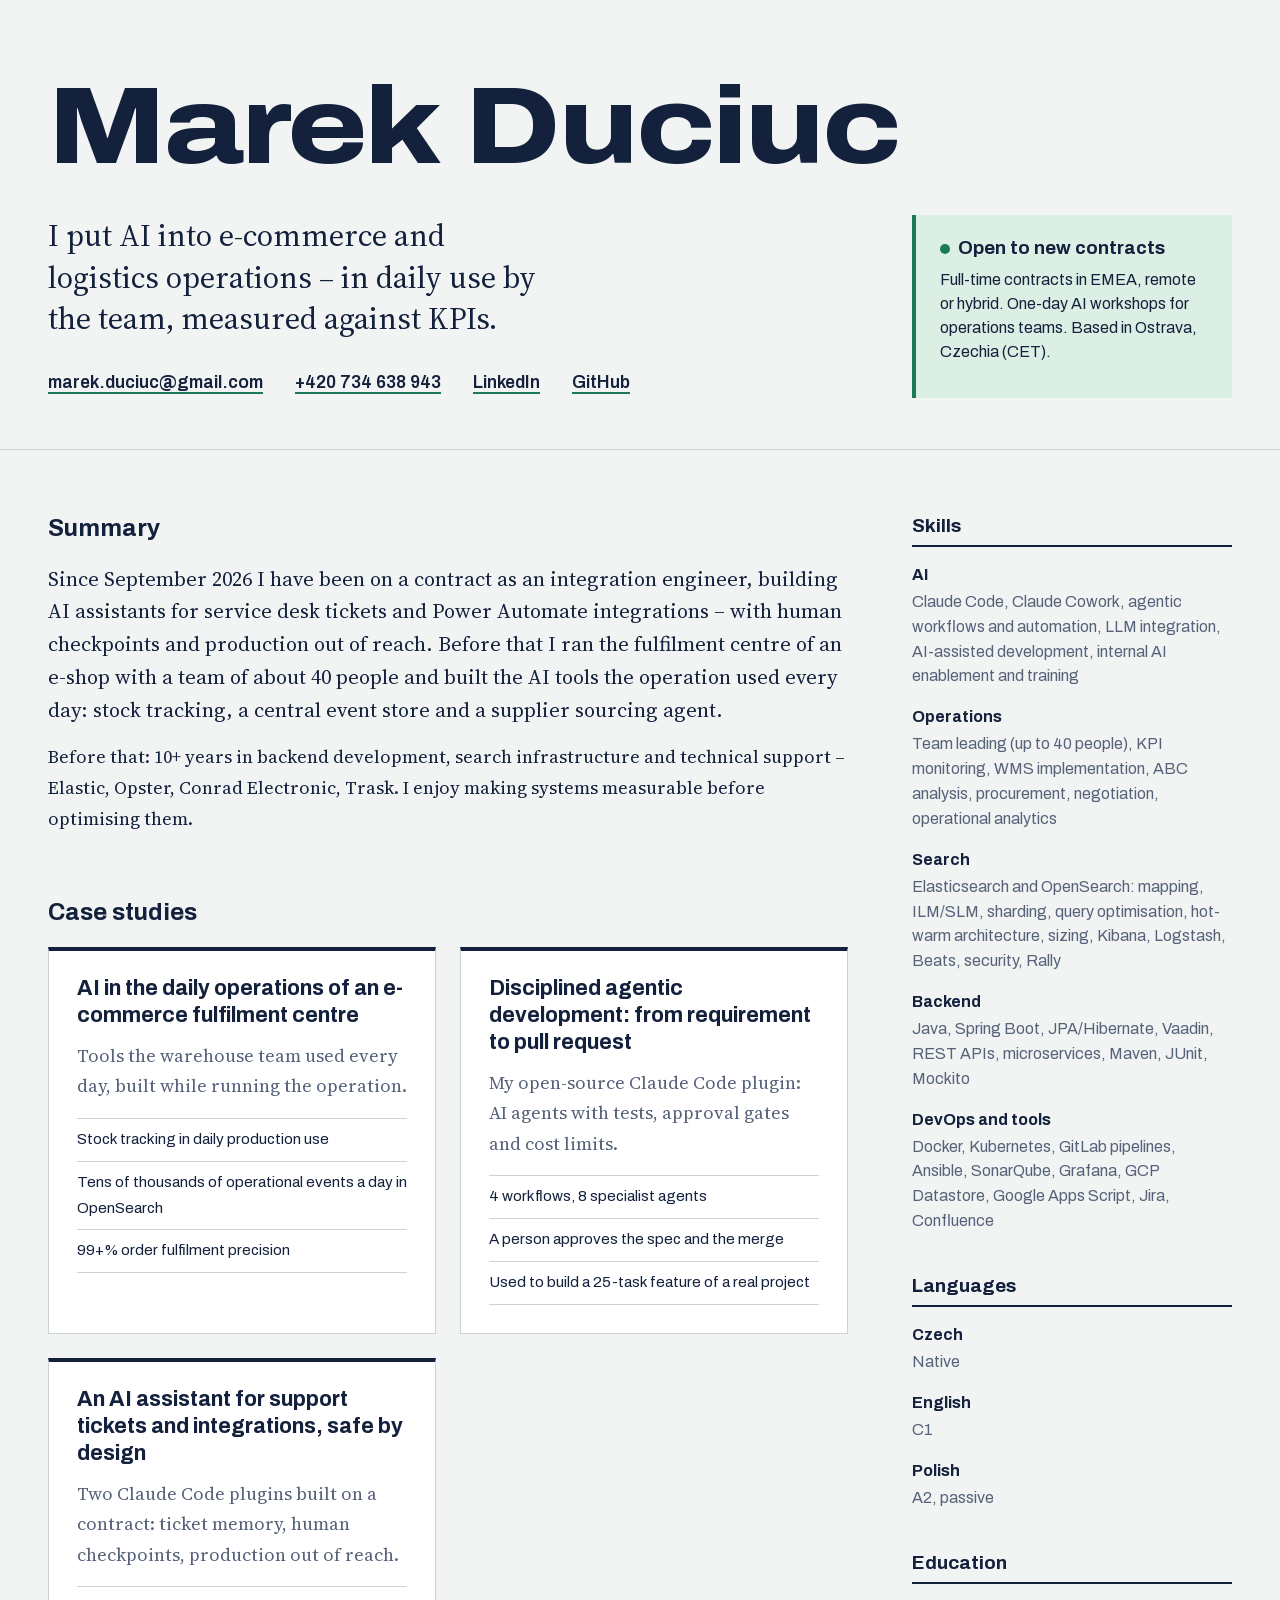
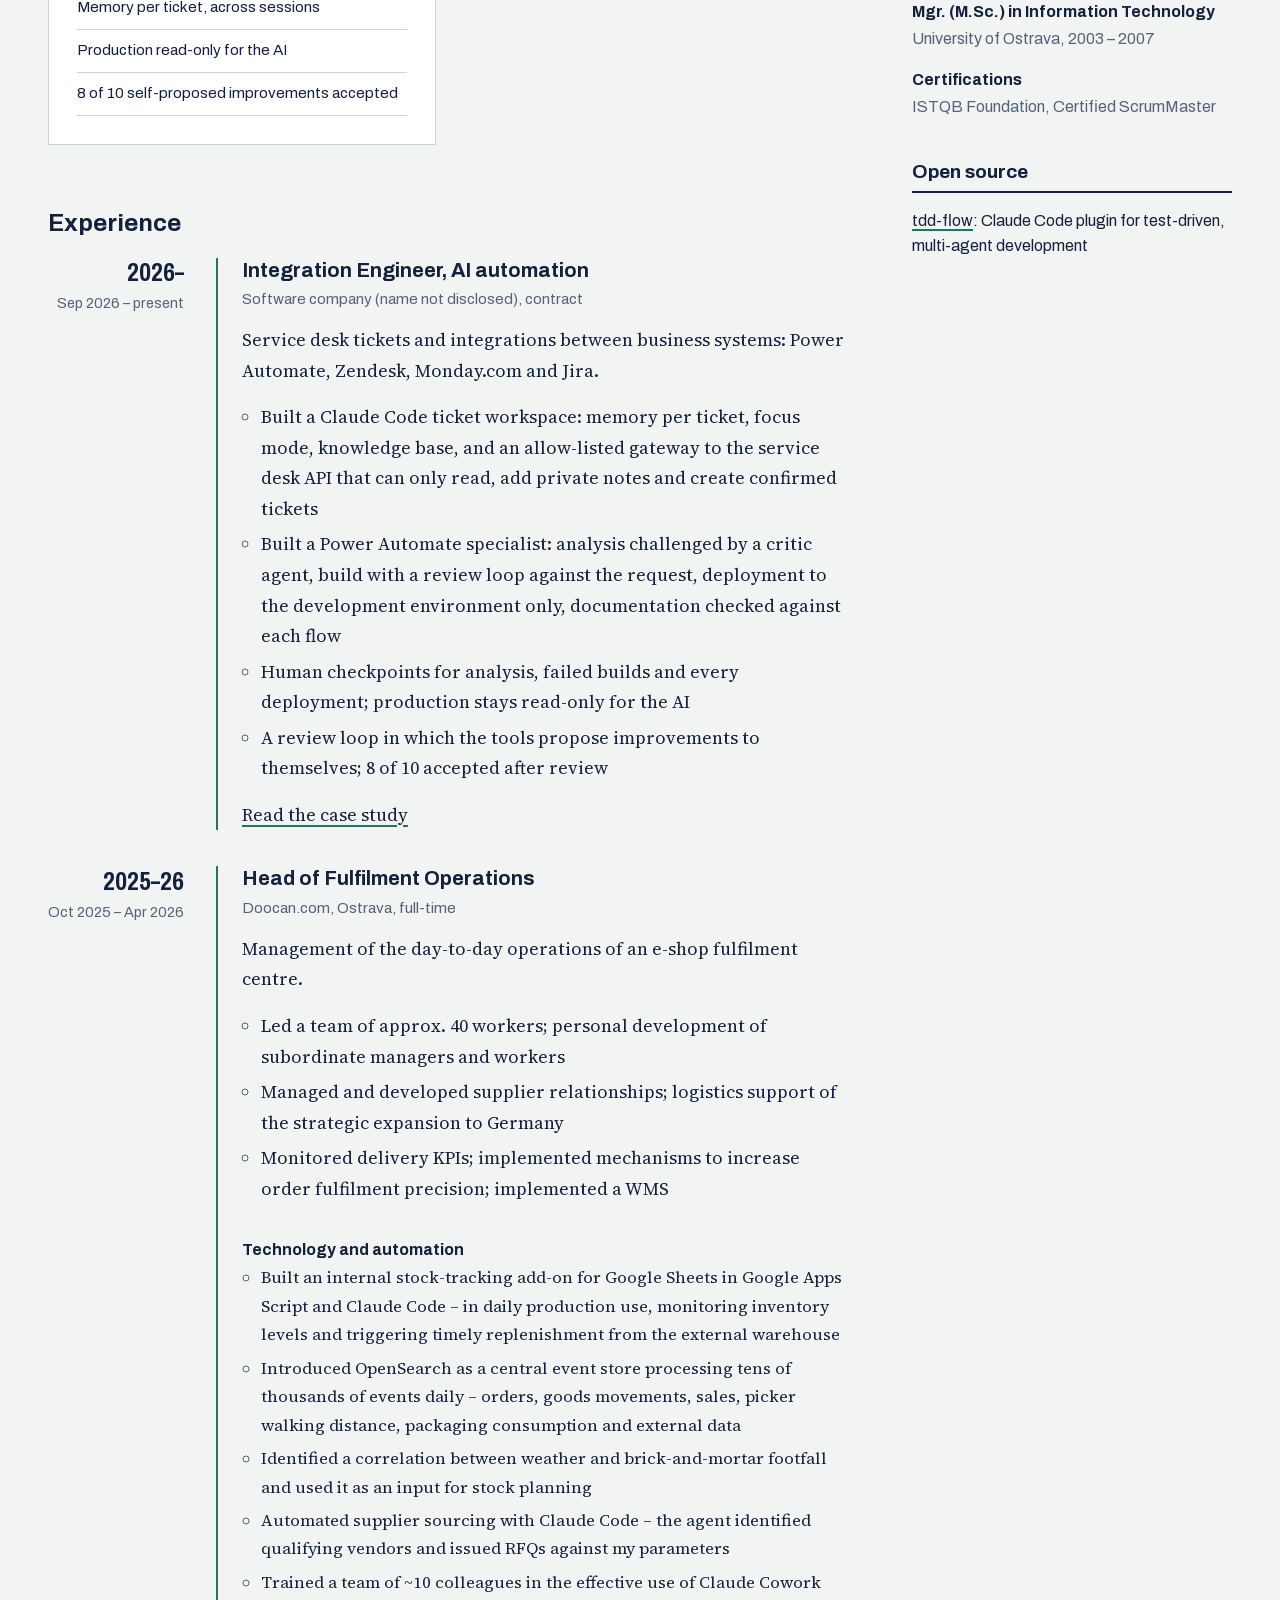
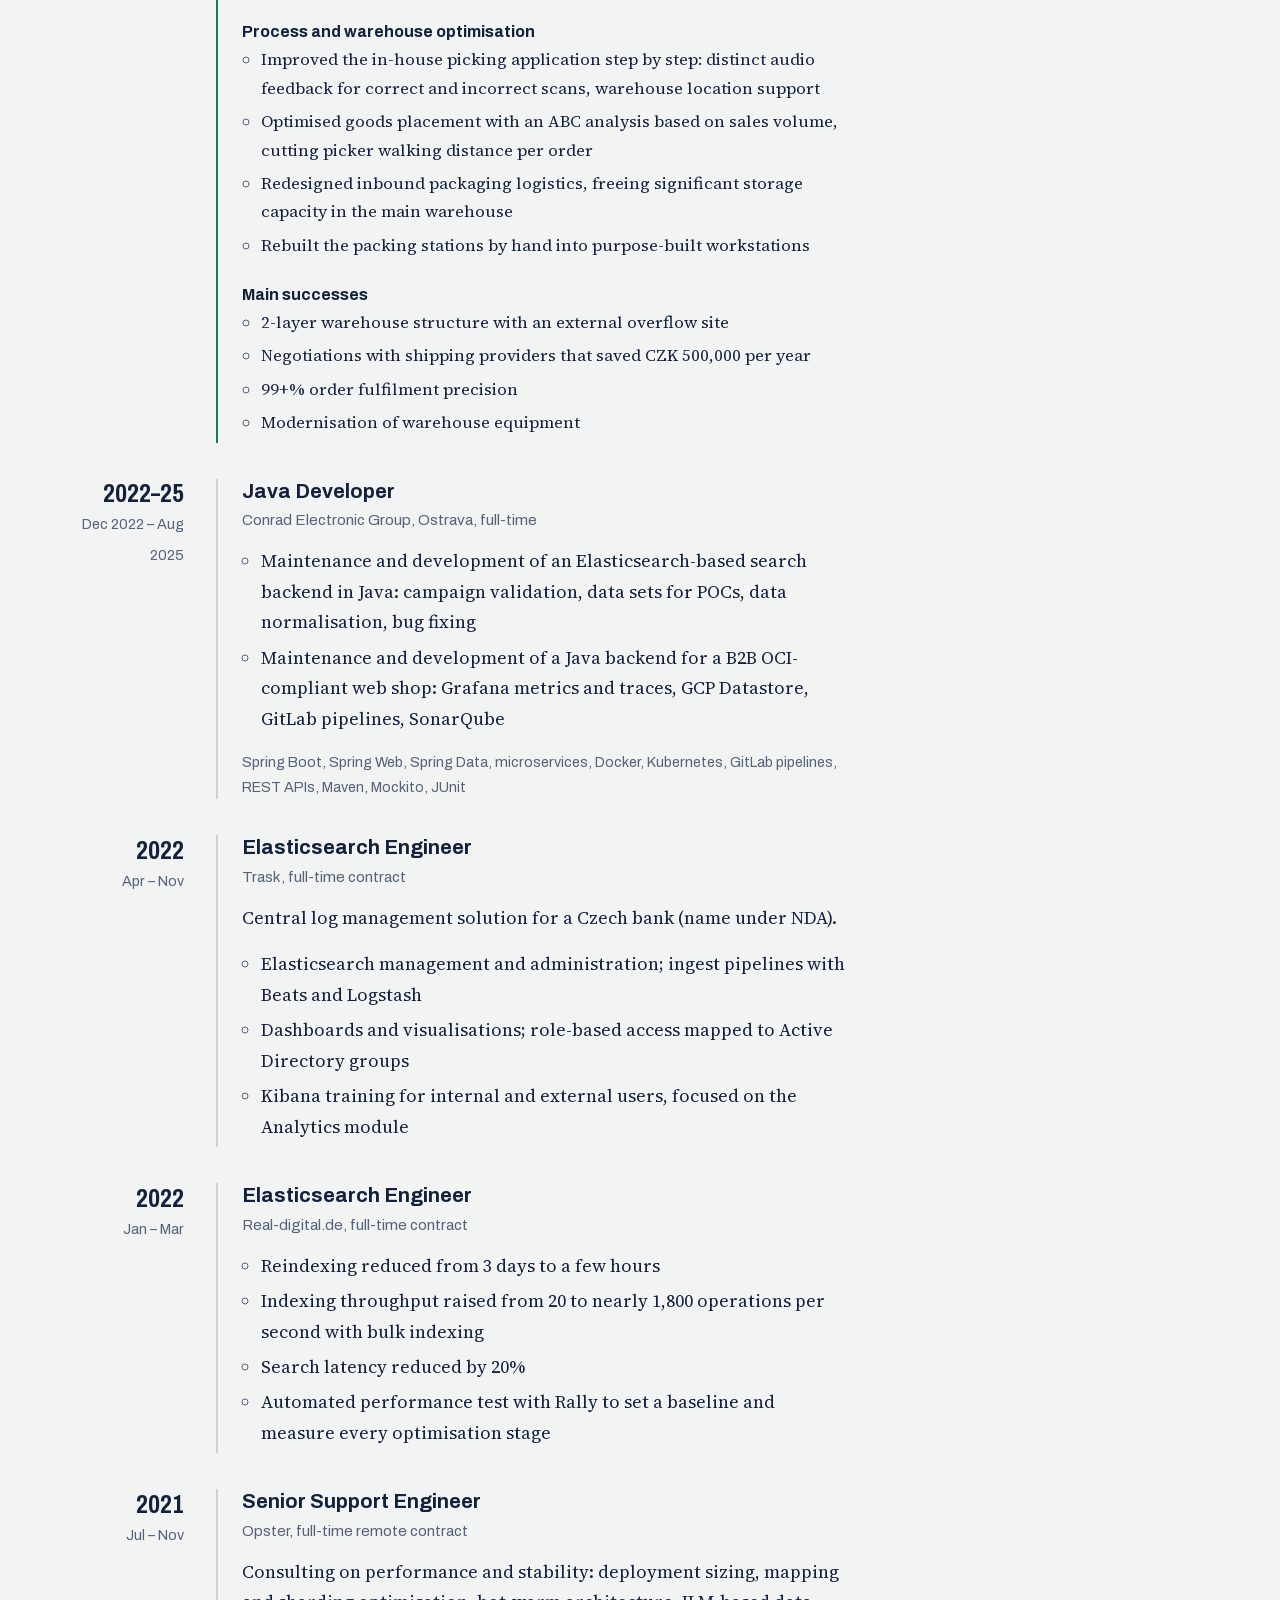
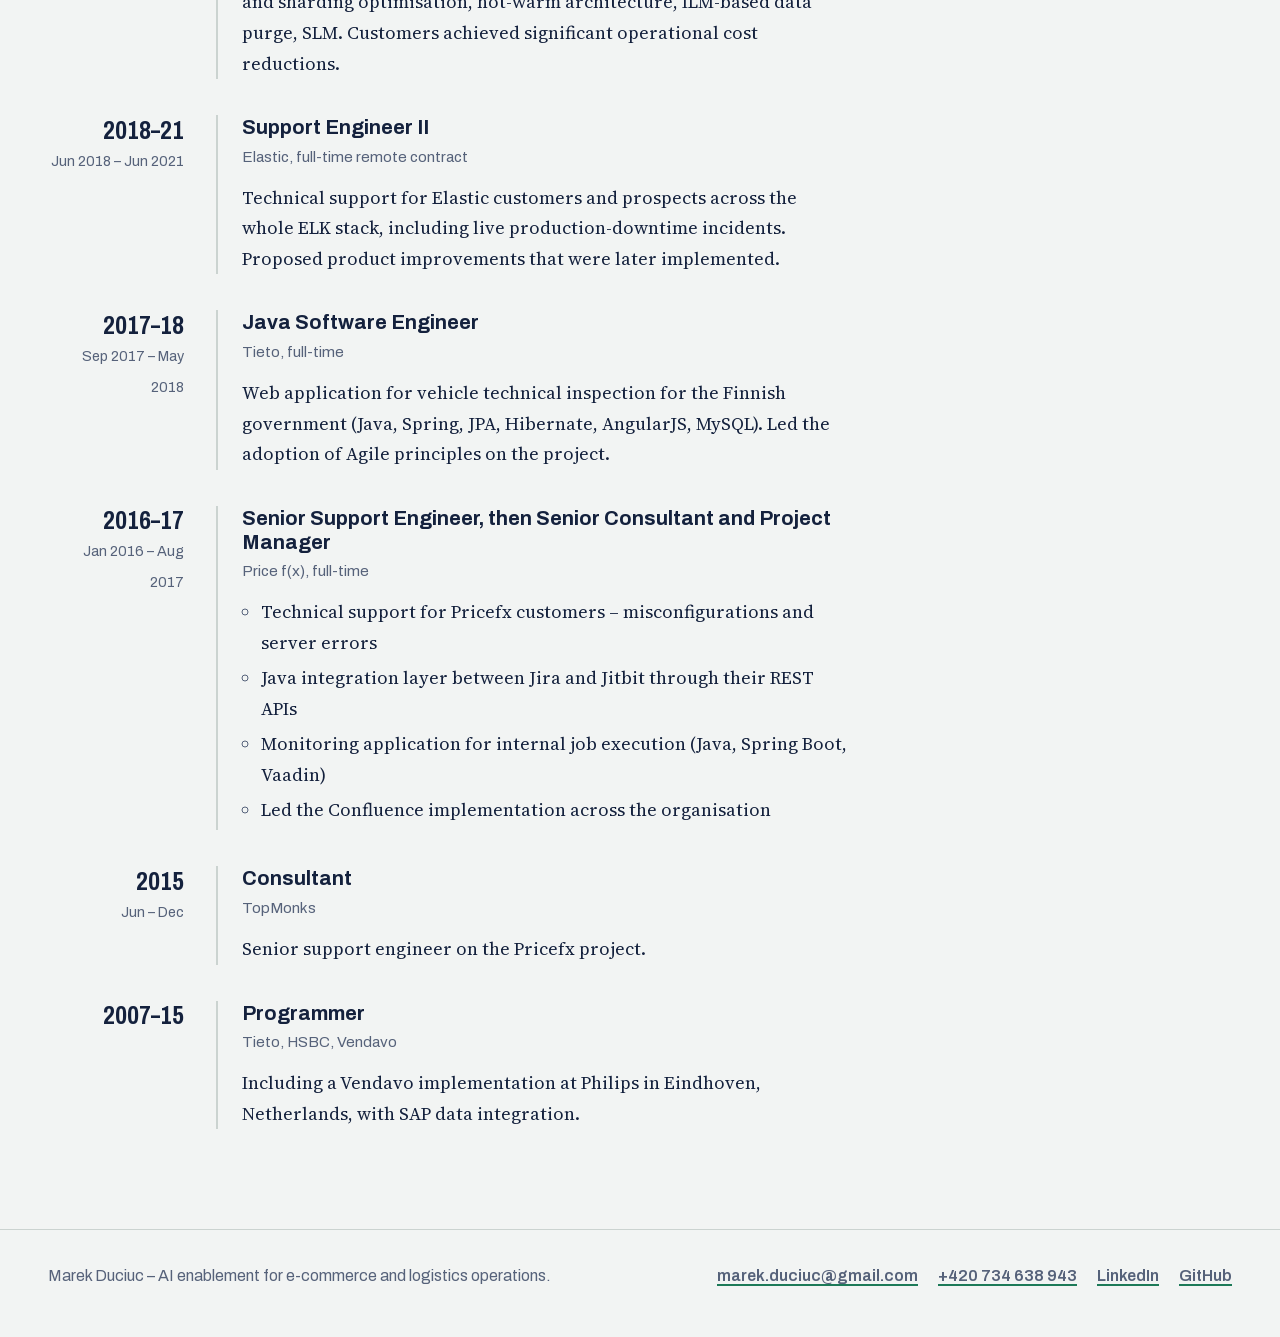
==== commit ec92d309: "Add case study on AI for support tickets and integrations, current contract - New case study: two Cl" ====
--- a/index.html
+++ b/index.html
@@ -59,7 +59,7 @@
         </ul>
       </div>
       <aside class="status" aria-label="Availability">
-        <strong>Available now</strong>
+        <strong>Open to new contracts</strong>
         <p class="status-text">Full-time contracts in EMEA, remote or hybrid. One-day AI workshops for operations teams. Based in Ostrava, Czechia (CET).</p>
       </aside>
     </div>
@@ -71,9 +71,10 @@
     <section aria-labelledby="summary" class="prose wide">
       <h2 id="summary">Summary</h2>
       <p class="lede">
-        Most recently I ran the fulfilment centre of an e-shop with a team of about 40 people – and built the AI
-        tools the operation used every day: a stock-tracking add-on, a central event store for tens of thousands
-        of operational events a day, a supplier sourcing agent, and training for the team.
+        Since September 2026 I have been on a contract as an integration engineer, building AI assistants for
+        service desk tickets and Power Automate integrations – with human checkpoints and production out of reach.
+        Before that I ran the fulfilment centre of an e-shop with a team of about 40 people and built the AI tools
+        the operation used every day: stock tracking, a central event store and a supplier sourcing agent.
       </p>
       <p>
         Before that: 10+ years in backend development, search infrastructure and technical support –
@@ -102,12 +103,37 @@
             <li>Used to build a 25-task feature of a real project</li>
           </ul>
         </article>
+        <article class="teaser">
+          <h3><a href="/case-studies/support-automation.html">An AI assistant for support tickets and integrations, safe by design</a></h3>
+          <p>Two Claude Code plugins built on a contract: ticket memory, human checkpoints, production out of reach.</p>
+          <ul class="facts">
+            <li>Memory per ticket, across sessions</li>
+            <li>Production read-only for the AI</li>
+            <li>8 of 10 self-proposed improvements accepted</li>
+          </ul>
+        </article>
       </div>
     </section>
 
     <section aria-labelledby="experience">
       <h2 id="experience">Experience</h2>
       <ol class="timeline">
+        <li class="job featured">
+          <div class="job-when"><span class="years">2026–</span><span class="months">Sep 2026 – present</span></div>
+          <div class="job-body">
+            <h3>Integration Engineer, AI automation</h3>
+            <p class="org">Software company (name not disclosed), contract</p>
+            <p>Service desk tickets and integrations between business systems: Power Automate, Zendesk, Monday.com and Jira.</p>
+            <ul>
+              <li>Built a Claude Code ticket workspace: memory per ticket, focus mode, knowledge base, and an allow-listed gateway to the service desk API that can only read, add private notes and create confirmed tickets</li>
+              <li>Built a Power Automate specialist: analysis challenged by a critic agent, build with a review loop against the request, deployment to the development environment only, documentation checked against each flow</li>
+              <li>Human checkpoints for analysis, failed builds and every deployment; production stays read-only for the AI</li>
+              <li>A review loop in which the tools propose improvements to themselves; 8 of 10 accepted after review</li>
+            </ul>
+            <p><a href="/case-studies/support-automation.html">Read the case study</a></p>
+          </div>
+        </li>
+
         <li class="job featured">
           <div class="job-when"><span class="years">2025–26</span><span class="months">Oct 2025 – Apr 2026</span></div>
           <div class="job-body">
--- a/assets/site.css
+++ b/assets/site.css
@@ -188,7 +188,7 @@
 /* ---------- Breakpoints ---------- */
 @media (min-width: 46rem) {
   .masthead-row { grid-template-columns: minmax(0, 1fr) minmax(18rem, 24rem); gap: 3rem; }
-  .teasers { grid-template-columns: repeat(2, minmax(0, 1fr)); }
+  .teasers { grid-template-columns: repeat(auto-fit, minmax(17rem, 1fr)); }
   .job { grid-template-columns: 8.5rem minmax(0, 1fr); }
   .job-when { text-align: right; padding-top: .1rem; }
 }
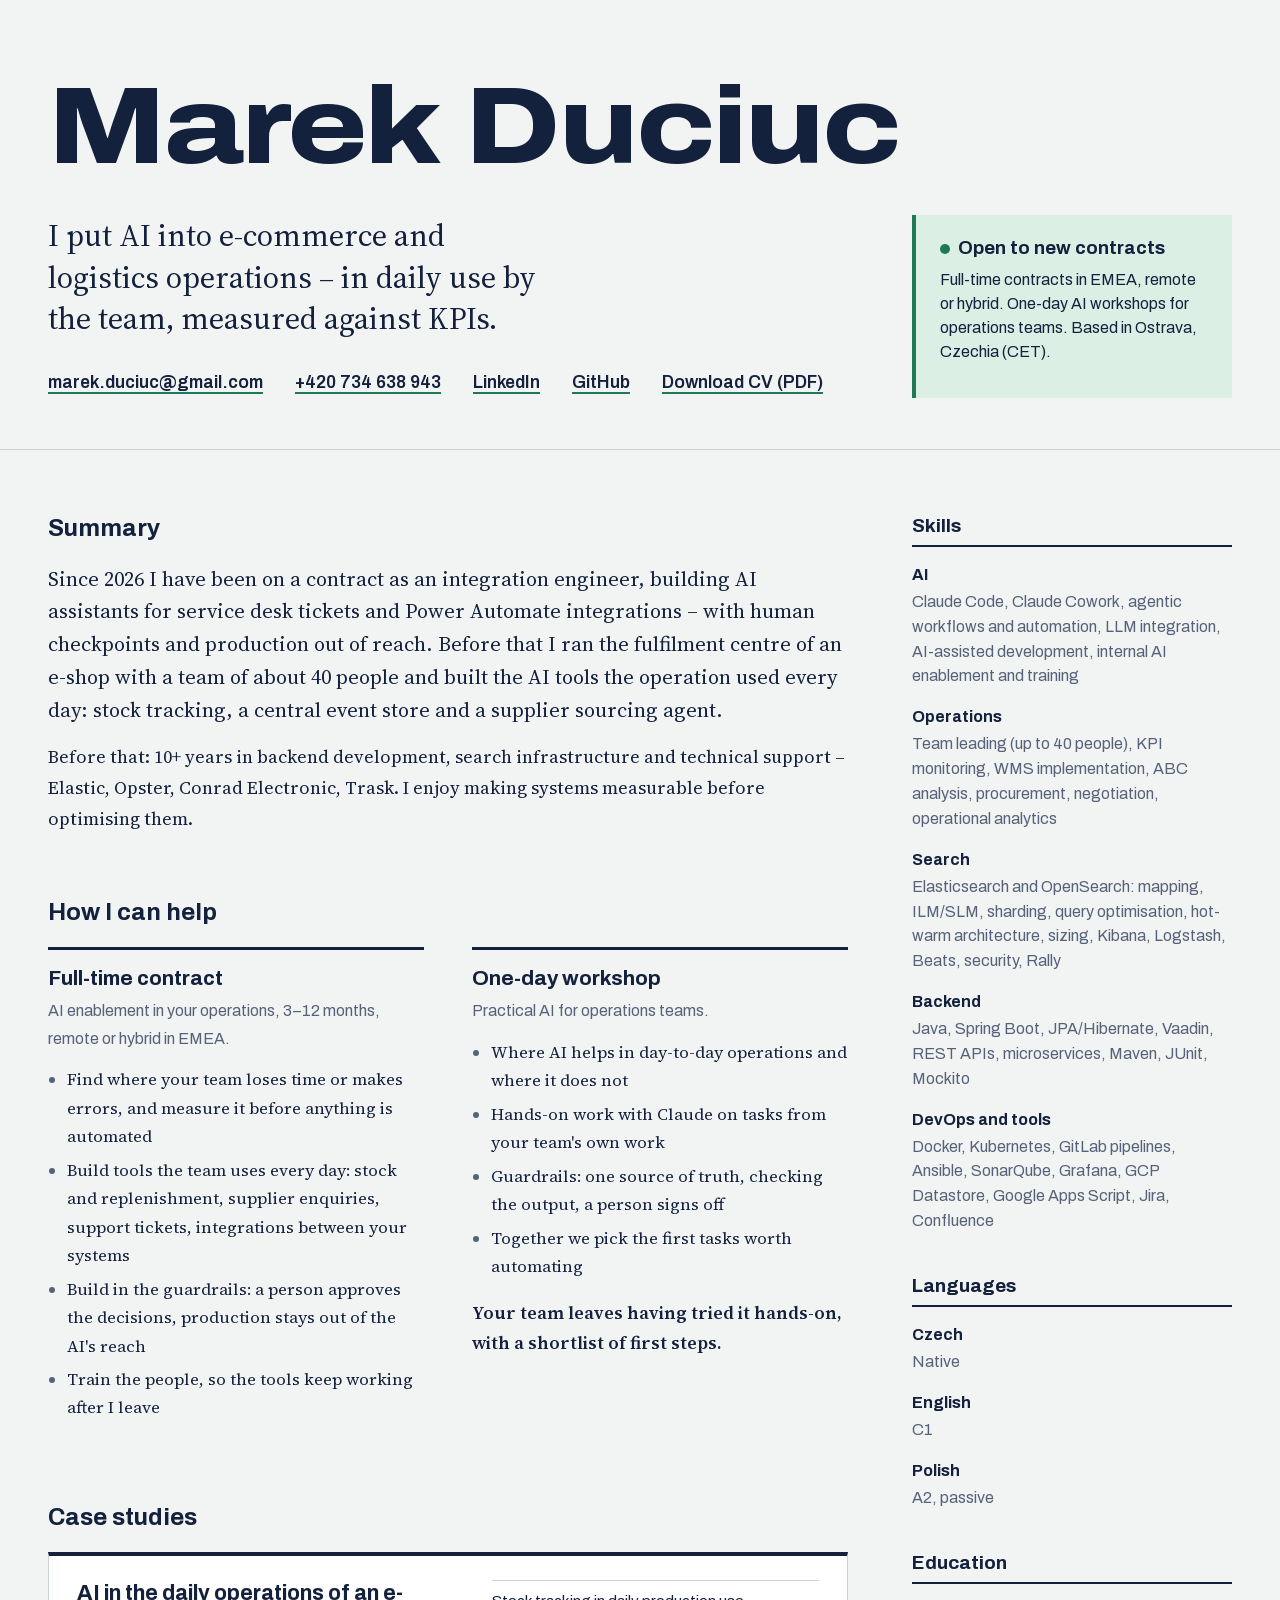
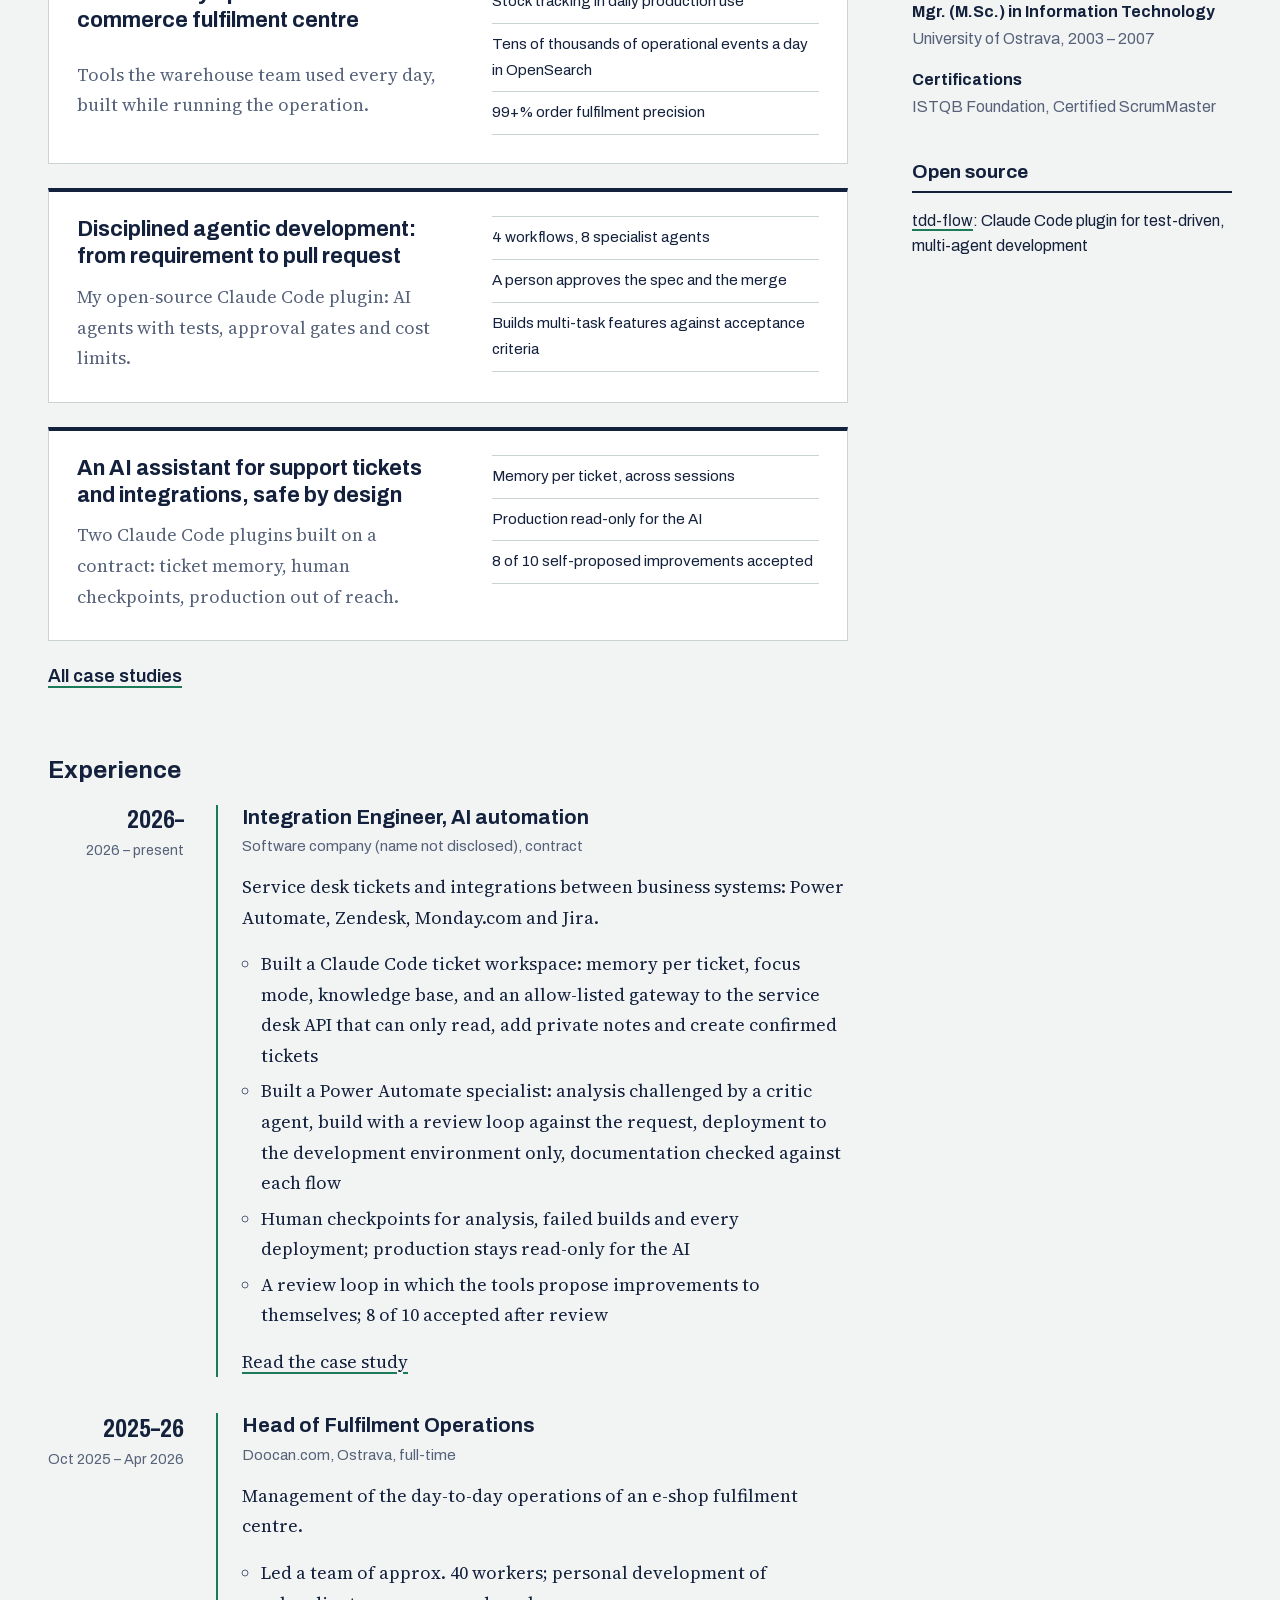
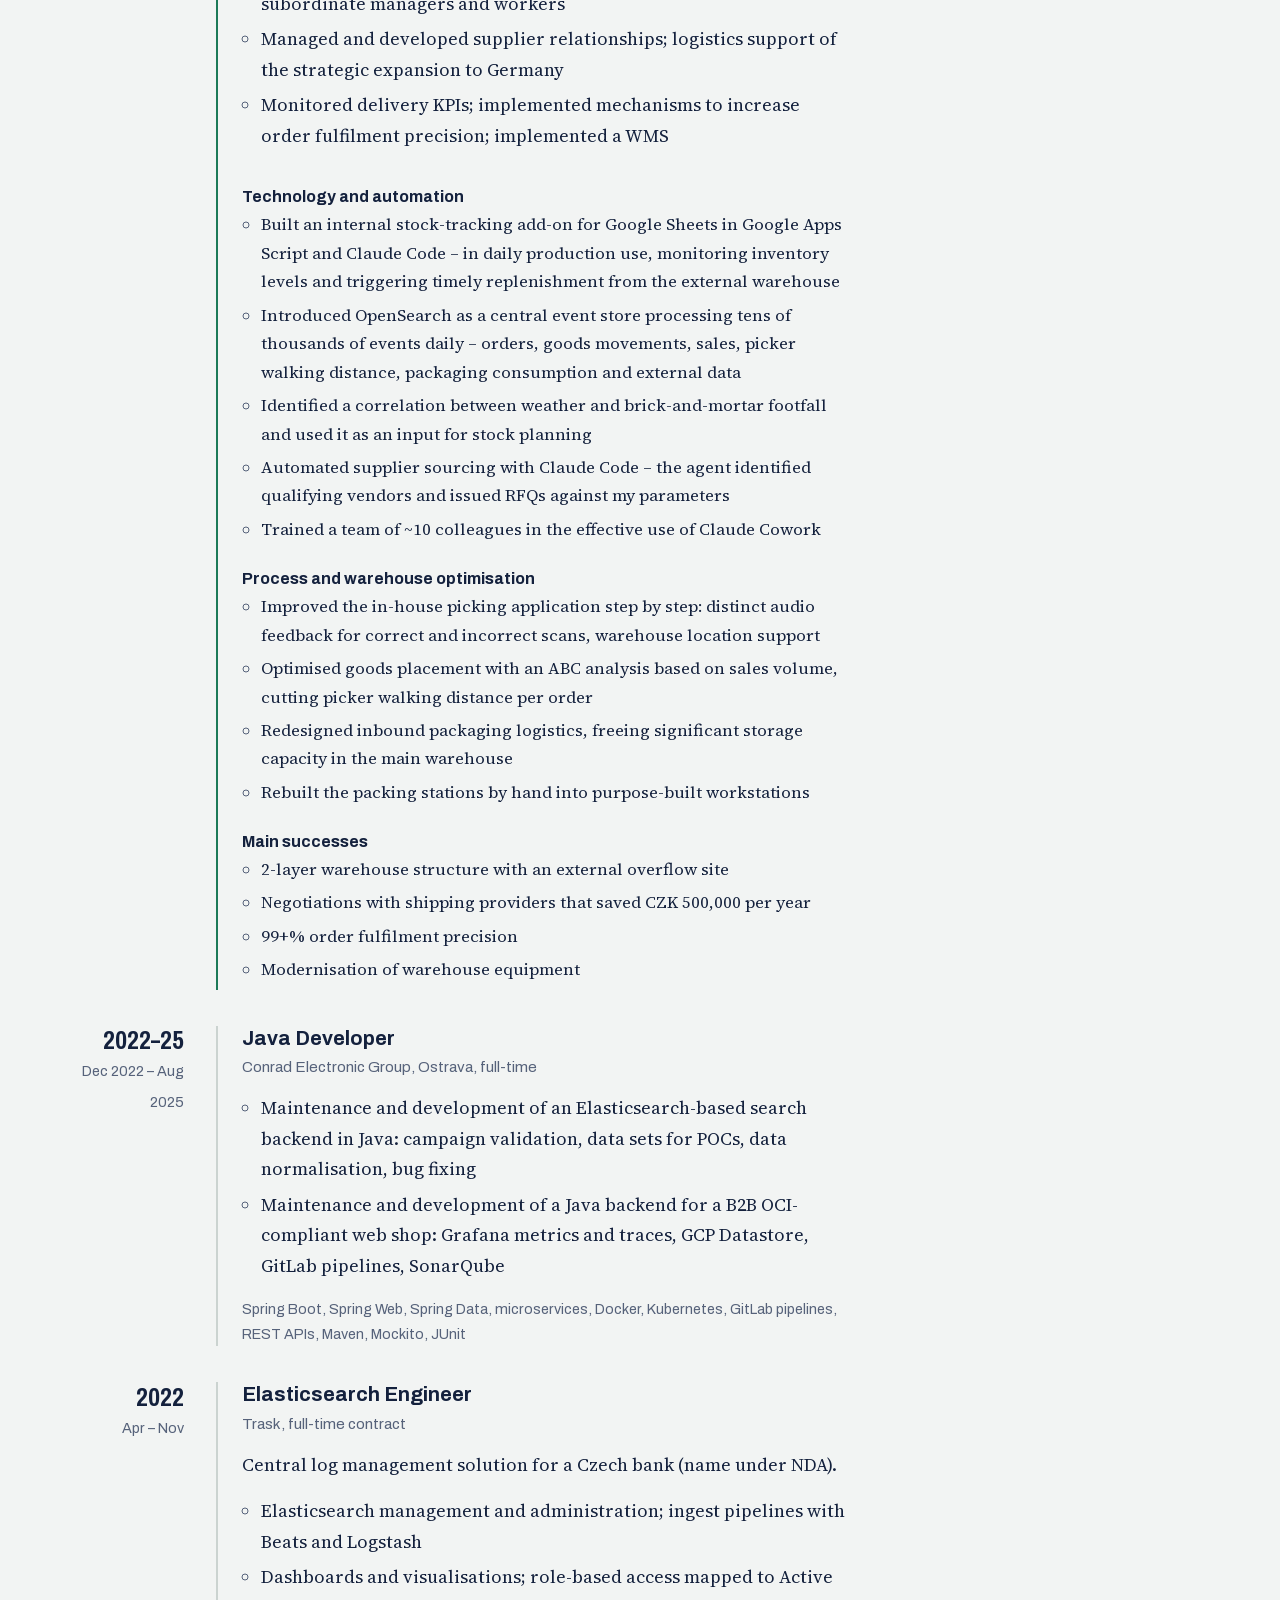
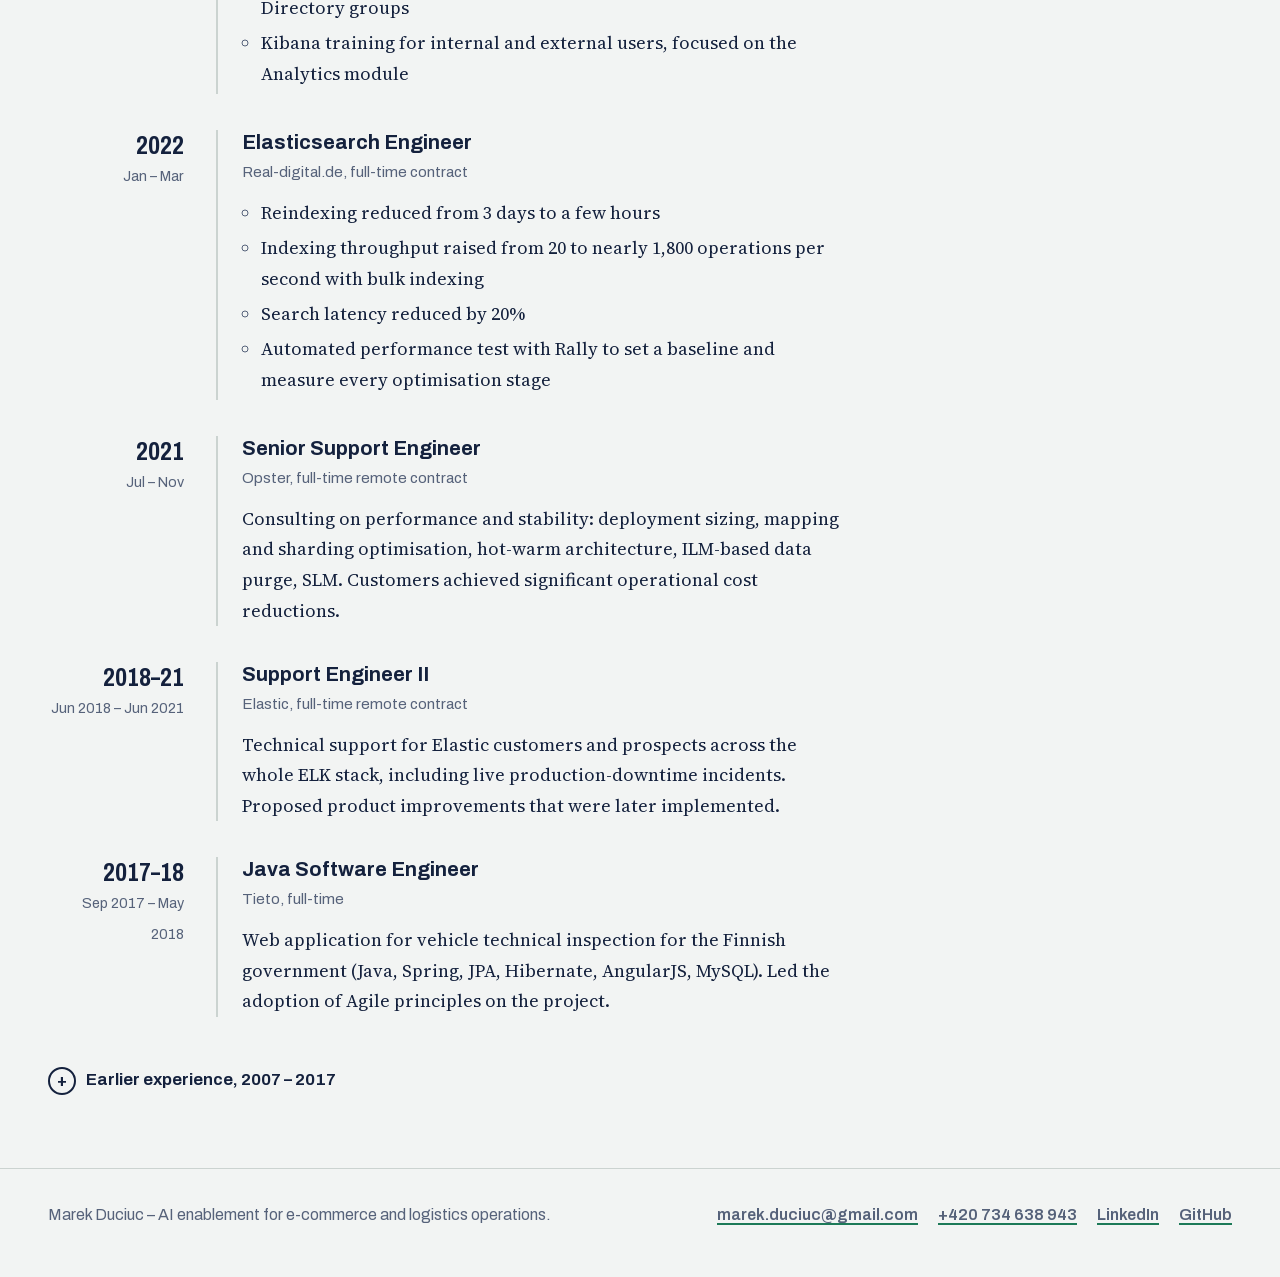
==== commit 96523300: "Case study list page, social previews, PDF CV, favicon, offers section - /case-studies/ lists all ca" ====
--- a/index.html
+++ b/index.html
@@ -7,13 +7,22 @@
   <meta name="description" content="Marek Duciuc puts AI into e-commerce and logistics operations. Former Head of Fulfilment Operations (team of ~40), 10+ years in backend development, search infrastructure (Elasticsearch/OpenSearch) and technical support. Open to full-time contracts in EMEA.">
   <link rel="canonical" href="https://marekduciuc.github.io/">
   <link rel="alternate" type="text/markdown" href="/cv.md" title="CV in Markdown">
+  <link rel="icon" href="/assets/icons/favicon-32.png" sizes="32x32" type="image/png">
+  <link rel="icon" href="/assets/icons/icon-192.png" sizes="192x192" type="image/png">
+  <link rel="apple-touch-icon" href="/assets/icons/apple-touch-icon.png">
+  <meta property="og:type" content="profile">
+  <meta property="og:site_name" content="Marek Duciuc">
+  <meta property="og:title" content="Marek Duciuc – AI enablement for e-commerce & logistics operations">
+  <meta property="og:description" content="I put AI into e-commerce and logistics operations – in daily use by the team, measured against KPIs.">
+  <meta property="og:url" content="https://marekduciuc.github.io/">
+  <meta property="og:image" content="https://marekduciuc.github.io/assets/og/cv.png">
+  <meta property="og:image:width" content="1200">
+  <meta property="og:image:height" content="630">
+  <meta property="og:image:alt" content="Marek Duciuc – AI enablement for e-commerce & logistics operations">
+  <meta name="twitter:card" content="summary_large_image">
   <link rel="stylesheet" href="/assets/site.css">
   <link rel="preload" href="/assets/fonts/archivo-latin.woff2" as="font" type="font/woff2" crossorigin>
   <link rel="preload" href="/assets/fonts/source-serif-4-latin.woff2" as="font" type="font/woff2" crossorigin>
-  <meta property="og:type" content="profile">
-  <meta property="og:title" content="Marek Duciuc – AI enablement for e-commerce & logistics operations">
-  <meta property="og:description" content="I put AI into e-commerce and logistics operations – in daily use by the team, measured against KPIs.">
-  <meta property="og:url" content="https://marekduciuc.github.io/">
   <script type="application/ld+json">
   {
     "@context": "https://schema.org",
@@ -43,6 +52,14 @@
     }
   }
   </script>
+  <script>
+    // PDF build (tools/build-assets.sh opens /?pdf): make site-relative links absolute.
+    if (location.search.indexOf("pdf") !== -1) {
+      document.addEventListener("DOMContentLoaded", function () {
+        document.querySelectorAll("a[href^='/']").forEach(function (a) { a.href = "https://marekduciuc.github.io" + a.getAttribute("href"); });
+      });
+    }
+  </script>
 </head>
 <body>
 <header class="masthead">
@@ -56,6 +73,7 @@
           <li><a href="tel:+420734638943">+420 734 638 943</a></li>
           <li><a href="https://www.linkedin.com/in/marekduciuc">LinkedIn</a></li>
           <li><a href="https://github.com/marekduciuc">GitHub</a></li>
+          <li><a href="/assets/Marek-Duciuc-CV.pdf" download>Download CV (PDF)</a></li>
         </ul>
       </div>
       <aside class="status" aria-label="Availability">
@@ -71,7 +89,7 @@
     <section aria-labelledby="summary" class="prose wide">
       <h2 id="summary">Summary</h2>
       <p class="lede">
-        Since September 2026 I have been on a contract as an integration engineer, building AI assistants for
+        Since 2026 I have been on a contract as an integration engineer, building AI assistants for
         service desk tickets and Power Automate integrations – with human checkpoints and production out of reach.
         Before that I ran the fulfilment centre of an e-shop with a team of about 40 people and built the AI tools
         the operation used every day: stock tracking, a central event store and a supplier sourcing agent.
@@ -80,6 +98,33 @@
         Before that: 10+ years in backend development, search infrastructure and technical support –
         Elastic, Opster, Conrad Electronic, Trask. I enjoy making systems measurable before optimising them.
       </p>
+    </section>
+
+    <section aria-labelledby="help">
+      <h2 id="help">How I can help</h2>
+      <div class="offers">
+        <article class="offer-block">
+          <h3>Full-time contract</h3>
+          <p class="offer-lead">AI enablement in your operations, 3–12 months, remote or hybrid in EMEA.</p>
+          <ul>
+            <li>Find where your team loses time or makes errors, and measure it before anything is automated</li>
+            <li>Build tools the team uses every day: stock and replenishment, supplier enquiries, support tickets, integrations between your systems</li>
+            <li>Build in the guardrails: a person approves the decisions, production stays out of the AI's reach</li>
+            <li>Train the people, so the tools keep working after I leave</li>
+          </ul>
+        </article>
+        <article class="offer-block">
+          <h3>One-day workshop</h3>
+          <p class="offer-lead">Practical AI for operations teams.</p>
+          <ul>
+            <li>Where AI helps in day-to-day operations and where it does not</li>
+            <li>Hands-on work with Claude on tasks from your team's own work</li>
+            <li>Guardrails: one source of truth, checking the output, a person signs off</li>
+            <li>Together we pick the first tasks worth automating</li>
+          </ul>
+          <p class="offer-out">Your team leaves having tried it hands-on, with a shortlist of first steps.</p>
+        </article>
+      </div>
     </section>
 
     <section aria-labelledby="case-studies">
@@ -100,7 +145,7 @@
           <ul class="facts">
             <li>4 workflows, 8 specialist agents</li>
             <li>A person approves the spec and the merge</li>
-            <li>Used to build a 25-task feature of a real project</li>
+            <li>Builds multi-task features against acceptance criteria</li>
           </ul>
         </article>
         <article class="teaser">
@@ -113,13 +158,14 @@
           </ul>
         </article>
       </div>
+      <p class="more"><a href="/case-studies/">All case studies</a></p>
     </section>
 
     <section aria-labelledby="experience">
       <h2 id="experience">Experience</h2>
       <ol class="timeline">
         <li class="job featured">
-          <div class="job-when"><span class="years">2026–</span><span class="months">Sep 2026 – present</span></div>
+          <div class="job-when"><span class="years">2026–</span><span class="months">2026 – present</span></div>
           <div class="job-body">
             <h3>Integration Engineer, AI automation</h3>
             <p class="org">Software company (name not disclosed), contract</p>
@@ -245,7 +291,10 @@
             <p>Web application for vehicle technical inspection for the Finnish government (Java, Spring, JPA, Hibernate, AngularJS, MySQL). Led the adoption of Agile principles on the project.</p>
           </div>
         </li>
-
+      </ol>
+      <details class="earlier">
+        <summary>Earlier experience, 2007 – 2017</summary>
+        <ol class="timeline">
         <li class="job">
           <div class="job-when"><span class="years">2016–17</span><span class="months">Jan 2016 – Aug 2017</span></div>
           <div class="job-body">
@@ -277,7 +326,8 @@
             <p>Including a Vendavo implementation at Philips in Eindhoven, Netherlands, with SAP data integration.</p>
           </div>
         </li>
-      </ol>
+        </ol>
+      </details>
     </section>
   </main>
 
--- a/assets/site.css
+++ b/assets/site.css
@@ -112,6 +112,8 @@
 .teaser h3 a:hover { text-decoration: underline; text-decoration-color: var(--signal); }
 .teaser p { color: var(--muted); }
 .teaser .facts { font-family: var(--sans); font-size: .95rem; list-style: none; padding: 0; margin: 0; border-top: 1px solid var(--rule); }
+.more { font-family: var(--sans); font-weight: 600; margin: 1.25rem 0 0; }
+.list-page { max-width: 64rem; padding-bottom: clamp(2.5rem, 5vw, 4rem); }
 .teaser .facts li { padding: .5rem 0; border-bottom: 1px solid var(--rule); margin: 0; }
 
 /* Career timeline */
@@ -131,6 +133,26 @@
 .job.featured .job-body { max-width: none; }
 .job.featured .job-body > p, .job.featured .job-body > ul { max-width: var(--measure); }
 
+/* How I can help */
+.offers { display: grid; gap: 2rem 3rem; }
+.offer-block { border-top: 3px solid var(--ink); padding-top: 1rem; }
+.offer-block h3 { font-size: 1.3rem; margin-bottom: .4rem; }
+.offer-lead { font-family: var(--sans); color: var(--muted); font-size: 1rem; margin-bottom: .9rem; }
+.offer-block ul { font-size: 1.05rem; }
+.offer-out { font-weight: 600; margin: 0; }
+
+/* Earlier experience, collapsed */
+.earlier { margin-top: .25rem; }
+.earlier summary {
+  cursor: pointer; font-family: var(--sans); font-weight: 650; font-size: 1.05rem;
+  padding: .6rem 0; list-style: none; display: inline-flex; align-items: center; gap: .6rem;
+}
+.earlier summary::-webkit-details-marker { display: none; }
+.earlier summary::before { content: "+"; display: inline-grid; place-items: center; width: 1.5rem; height: 1.5rem; border: 2px solid var(--ink); border-radius: 50%; font-size: 1rem; line-height: 1; }
+.earlier[open] summary::before { content: "−"; }
+.earlier summary:hover { color: var(--signal); }
+.earlier > .timeline { margin-top: 1.5rem; }
+
 /* Side column */
 .side { font-family: var(--sans); font-size: 1rem; line-height: 1.55; }
 .side section + section { margin-top: 2.5rem; }
@@ -187,10 +209,27 @@
 
 /* ---------- Breakpoints ---------- */
 @media (min-width: 46rem) {
+  .offers { grid-template-columns: repeat(2, minmax(0, 1fr)); }
   .masthead-row { grid-template-columns: minmax(0, 1fr) minmax(18rem, 24rem); gap: 3rem; }
-  .teasers { grid-template-columns: repeat(auto-fit, minmax(17rem, 1fr)); }
   .job { grid-template-columns: 8.5rem minmax(0, 1fr); }
   .job-when { text-align: right; padding-top: .1rem; }
+}
+/* Case study teasers. Home page: three across on wide screens, otherwise one per row with text left and
+   facts right, so a card never ends up alone on its own row. List page: always one per row. */
+@media (min-width: 46rem) {
+  .teasers.list .teaser { display: grid; grid-template-columns: minmax(0, 1.15fr) minmax(0, 1fr); grid-template-areas: "title facts" "text facts"; column-gap: 2.5rem; align-items: start; }
+  .teasers.list .teaser h3 { grid-area: title; }
+  .teasers.list .teaser > p { grid-area: text; margin-bottom: 0; }
+  .teasers.list .teaser .facts { grid-area: facts; }
+}
+@media (min-width: 46rem) and (max-width: 87.99rem) {
+  .teasers:not(.list) .teaser { display: grid; grid-template-columns: minmax(0, 1.15fr) minmax(0, 1fr); grid-template-areas: "title facts" "text facts"; column-gap: 2.5rem; align-items: start; }
+  .teasers:not(.list) .teaser h3 { grid-area: title; }
+  .teasers:not(.list) .teaser > p { grid-area: text; margin-bottom: 0; }
+  .teasers:not(.list) .teaser .facts { grid-area: facts; }
+}
+@media (min-width: 88rem) {
+  .teasers:not(.list) { grid-template-columns: repeat(3, minmax(0, 1fr)); }
 }
 @media (min-width: 100rem) {
   :root { --measure: 46rem; }
@@ -210,3 +249,62 @@
 }
 html { scroll-behavior: smooth; }
 @media (prefers-reduced-motion: reduce) { html { scroll-behavior: auto; } }
+
+/* ---------- Print (and the PDF CV) ----------
+   Selectors repeat the screen selectors where needed, so these rules win on specificity and order. */
+@media print {
+  @page { size: A4; margin: 13mm 14mm 14mm; }
+  :root { --paper: #fff; --surface: #fff; --ink: #14213D; --muted: #4a5568; --rule: #c9d1d9; --signal: #1D7A58; --signal-soft: #fff; --measure: none; }
+  html { scroll-behavior: auto; }
+  body { font-size: 9.5pt; line-height: 1.4; background: #fff; }
+  a { text-decoration: none; }
+  .wrap { max-width: none; padding: 0; }
+
+  .masthead { padding: 0 0 8pt; }
+  .masthead h1 { font-size: 30pt; margin: 0 0 6pt; }
+  .masthead-row { display: block; }
+  .masthead-main { gap: 4pt; }
+  .offer { font-size: 12pt; max-width: none; }
+  .masthead-contact { font-size: 9pt; gap: 2pt 12pt; }
+  .masthead-contact a[download] { display: none; }
+  .status { margin-top: 6pt; padding: 4pt 8pt; border: 1px solid var(--rule); border-left: 3pt solid var(--signal); font-size: 8.5pt; }
+  .status strong { font-size: 9.5pt; margin-bottom: 1pt; }
+
+  .layout { display: block; padding: 8pt 0 0; }
+  .layout > main > section + section { margin-top: 10pt; }
+  h2 { font-size: 12pt; margin: 0 0 5pt; break-after: avoid; }
+  .prose.wide { max-width: none; }
+  .lede { font-size: 9.5pt; line-height: 1.4; }
+  section[aria-labelledby="help"] { display: none; }
+
+  .teasers, .teasers:not(.list) { display: block; }
+  .teasers:not(.list) .teaser, .teaser { display: block; background: none; border: 0; padding: 0; margin: 0 0 3pt; }
+  .teaser h3 { font-size: 9.5pt; margin: 0; font-stretch: 100%; }
+  .teaser h3 a::after { content: " – " attr(href); font-weight: 400; color: var(--muted); }
+  .teaser > p, .teaser .facts, .more { display: none; }
+
+  .job { grid-template-columns: 20mm minmax(0, 1fr); gap: 0 8pt; padding: 0 0 7pt; break-inside: avoid; }
+  .job.featured { break-inside: auto; }
+  .job-when { text-align: right; }
+  .job-when .years { font-size: 11pt; }
+  .job-when .months { font-size: 7.5pt; }
+  .job-body, .job.featured .job-body { max-width: none; padding-left: 8pt; }
+  .job.featured .job-body > p, .job.featured .job-body > ul { max-width: none; }
+  .job-body h3 { font-size: 10.5pt; margin-bottom: 1pt; }
+  .job-body h4 { font-size: 9.5pt; margin: 5pt 0 1pt; }
+  .job-body .org { font-size: 8.5pt; margin-bottom: 3pt; }
+  .job-body .tags { font-size: 8pt; }
+  .job-body p { margin-bottom: 3pt; }
+  .job-body ul, .groups ul { font-size: 9pt; margin-bottom: 3pt; }
+  li { margin: 1pt 0; }
+  .job-body p a { display: none; }
+  .groups { grid-template-columns: 1fr 1fr; gap: 0 12pt; }
+  .earlier { display: none; }
+
+  .side { margin-top: 10pt; display: grid; grid-template-columns: 2fr 1fr 1.2fr; gap: 0 14pt; font-size: 8.5pt; line-height: 1.4; break-inside: avoid; }
+  .side section + section { margin-top: 0; }
+  .side h2 { font-size: 10.5pt; padding-bottom: 3pt; margin-bottom: 5pt; }
+  .side dt { margin-top: 4pt; }
+  .side section[aria-labelledby="open-source"] { display: none; }
+  .site-foot { display: none; }
+}
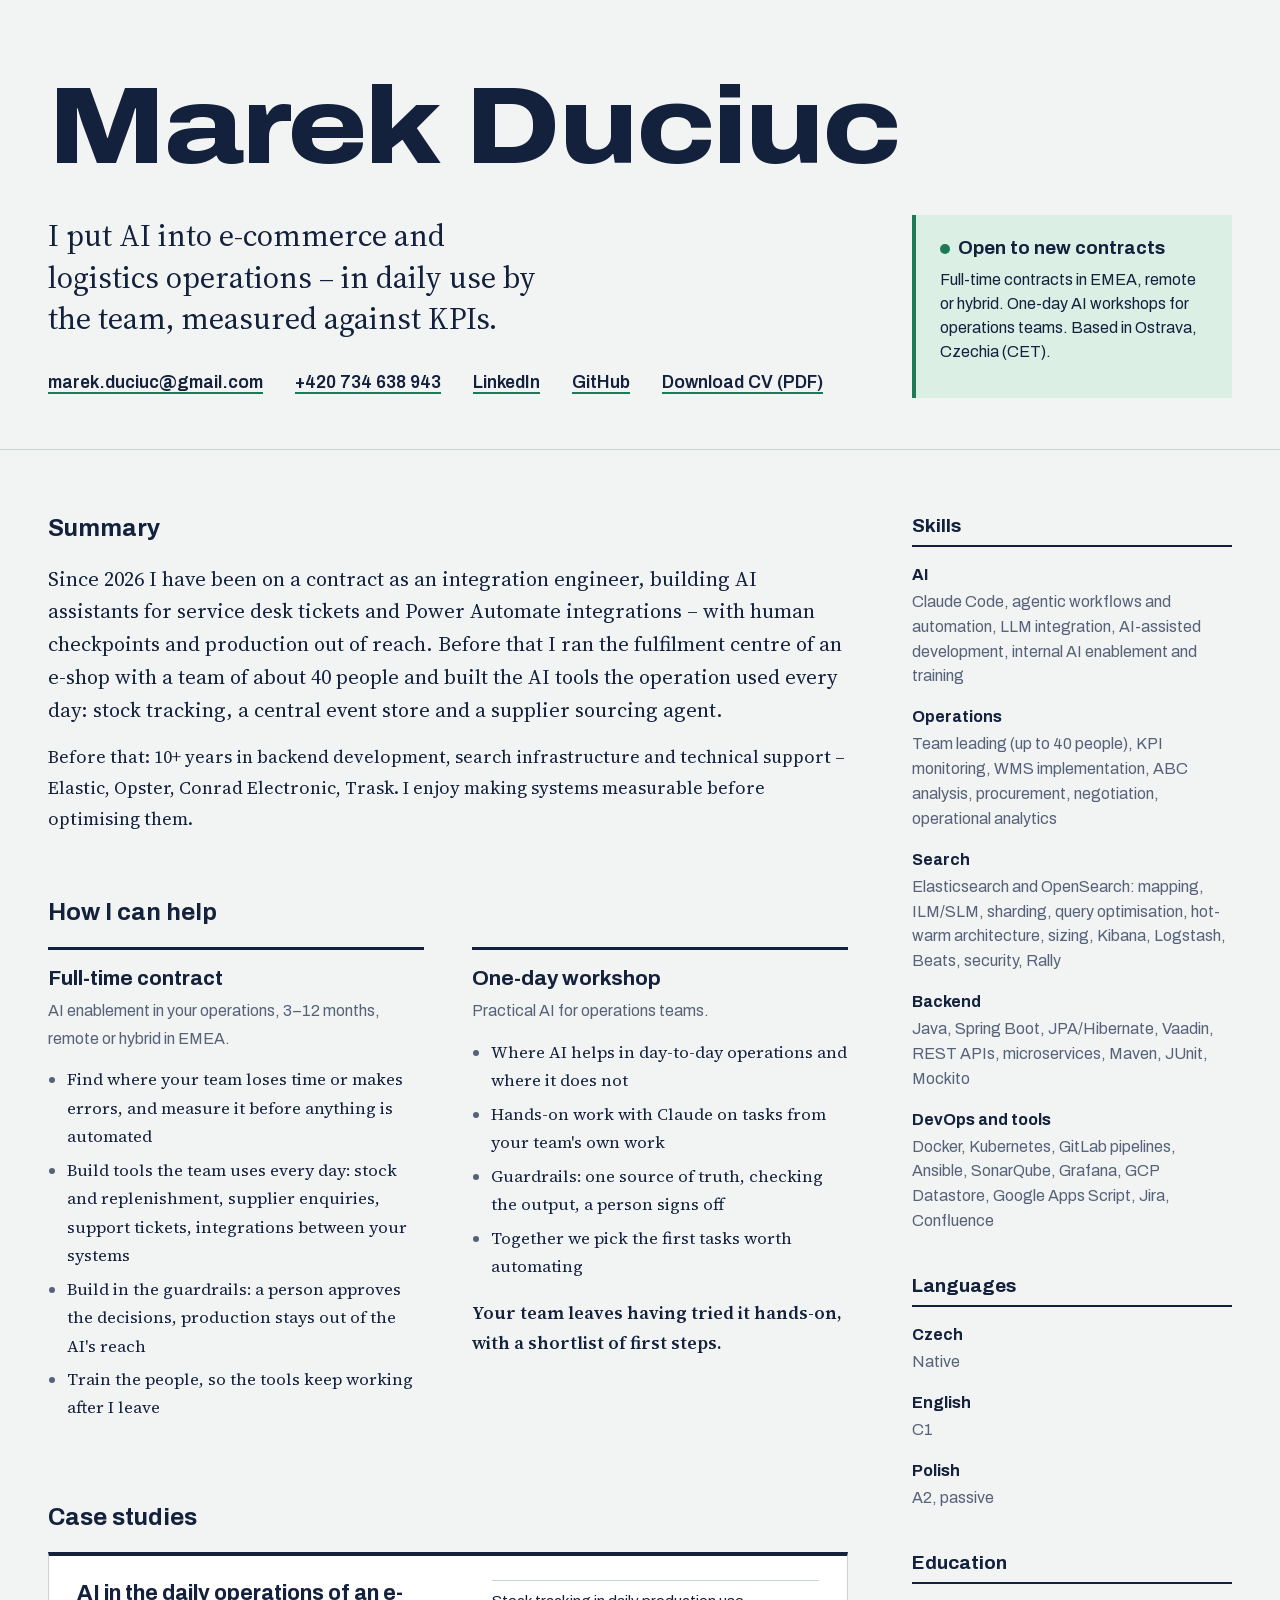
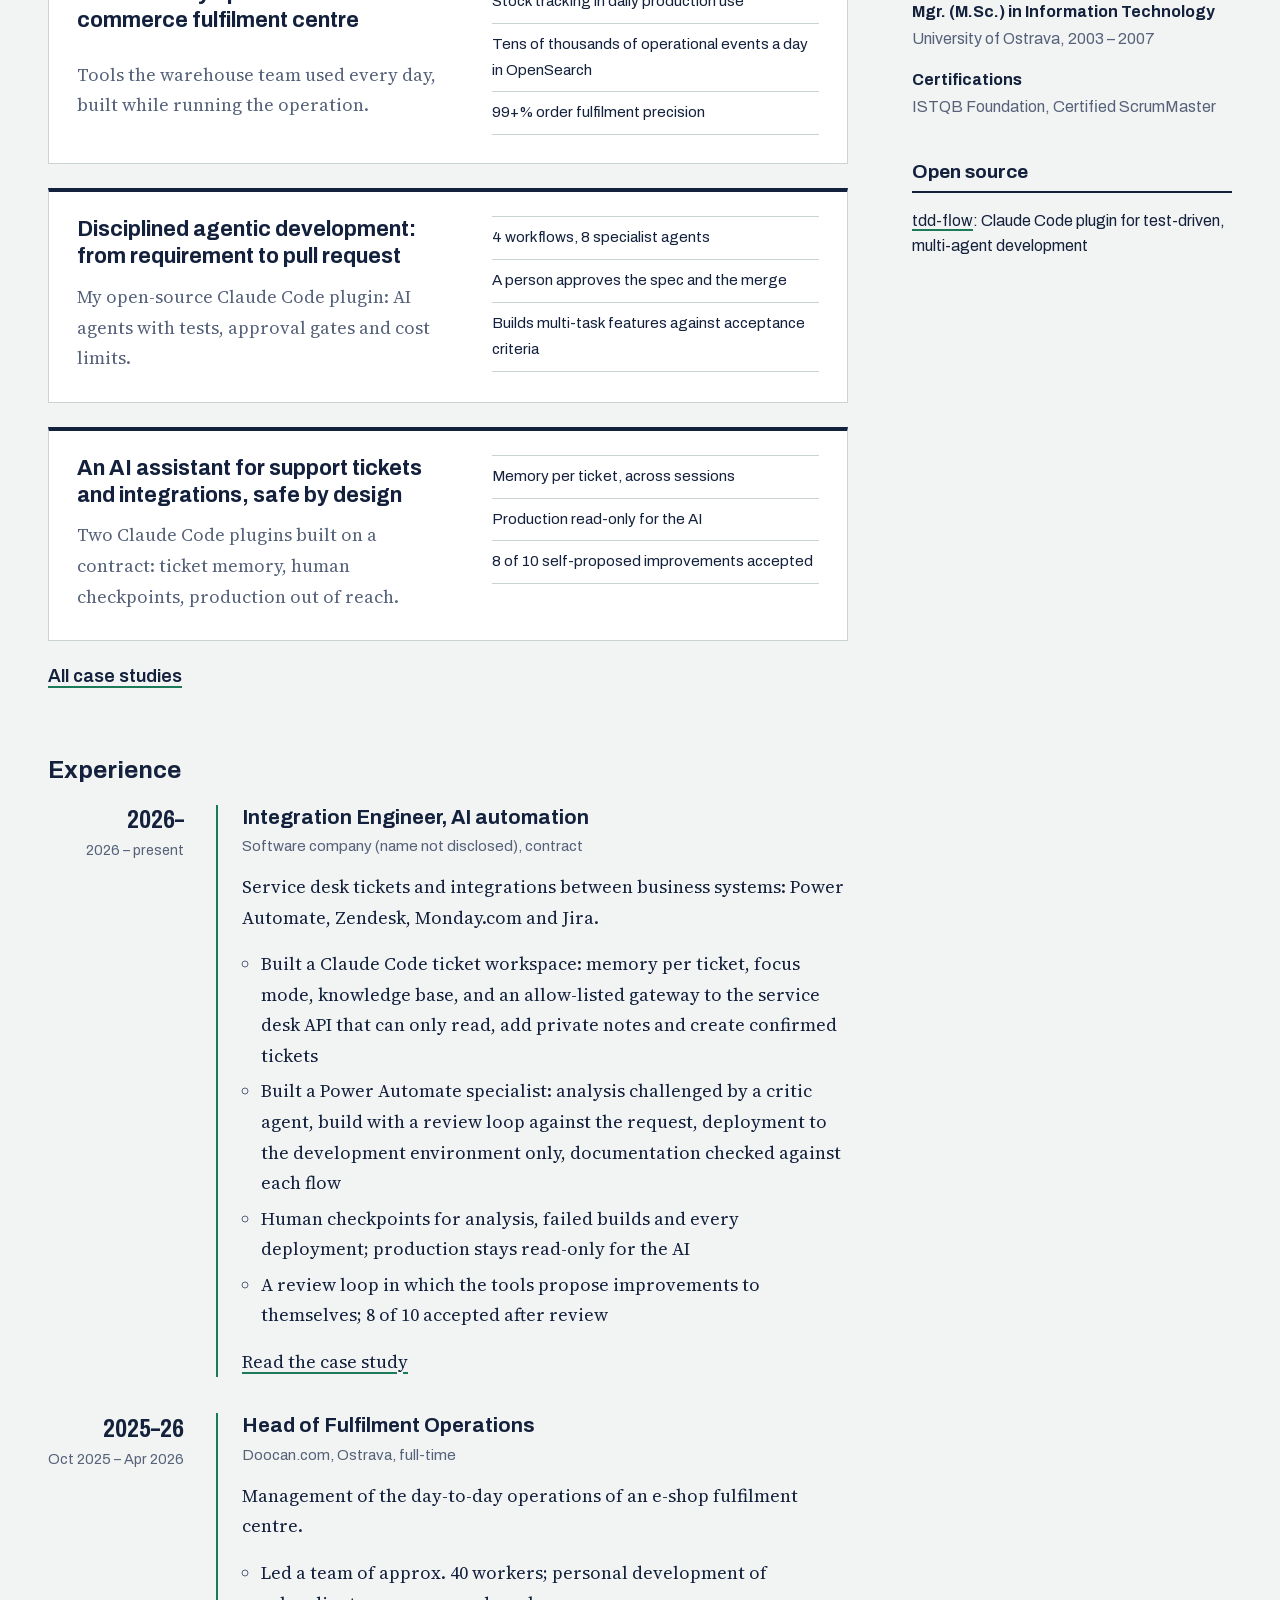
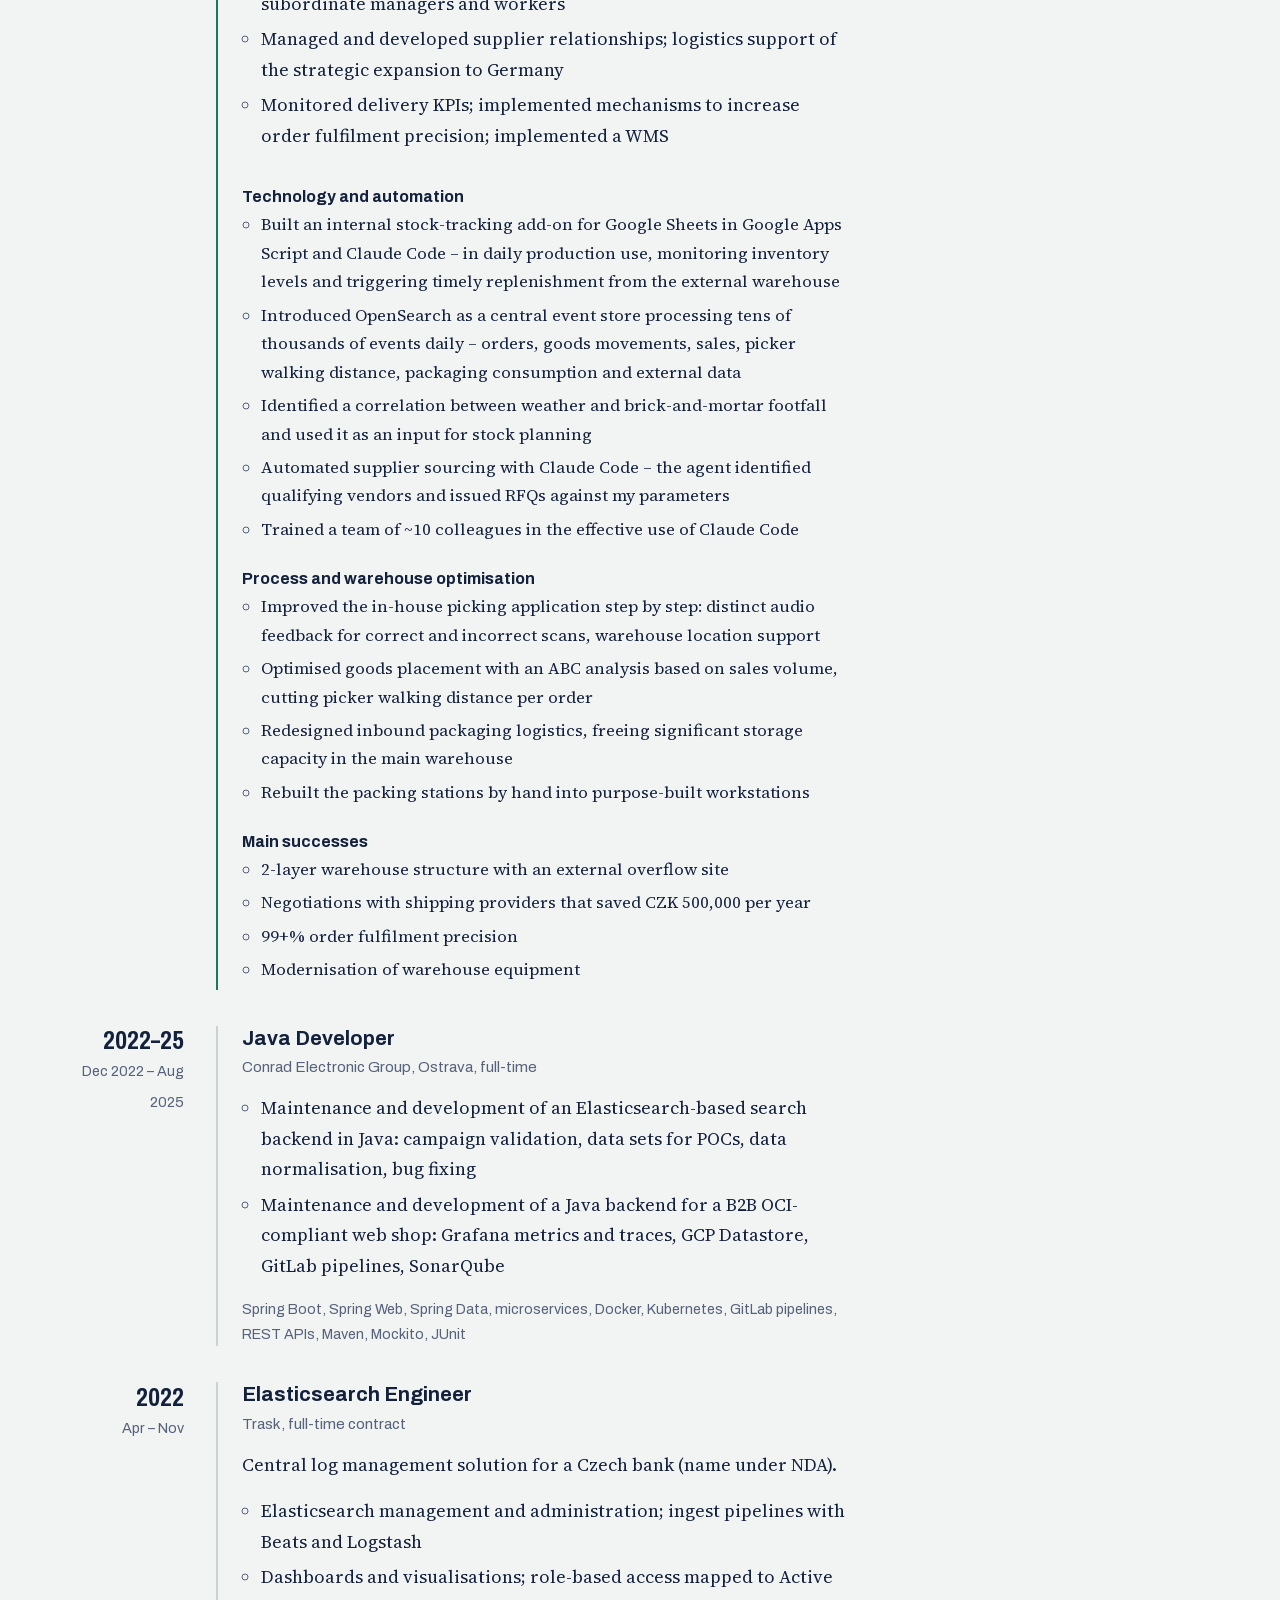
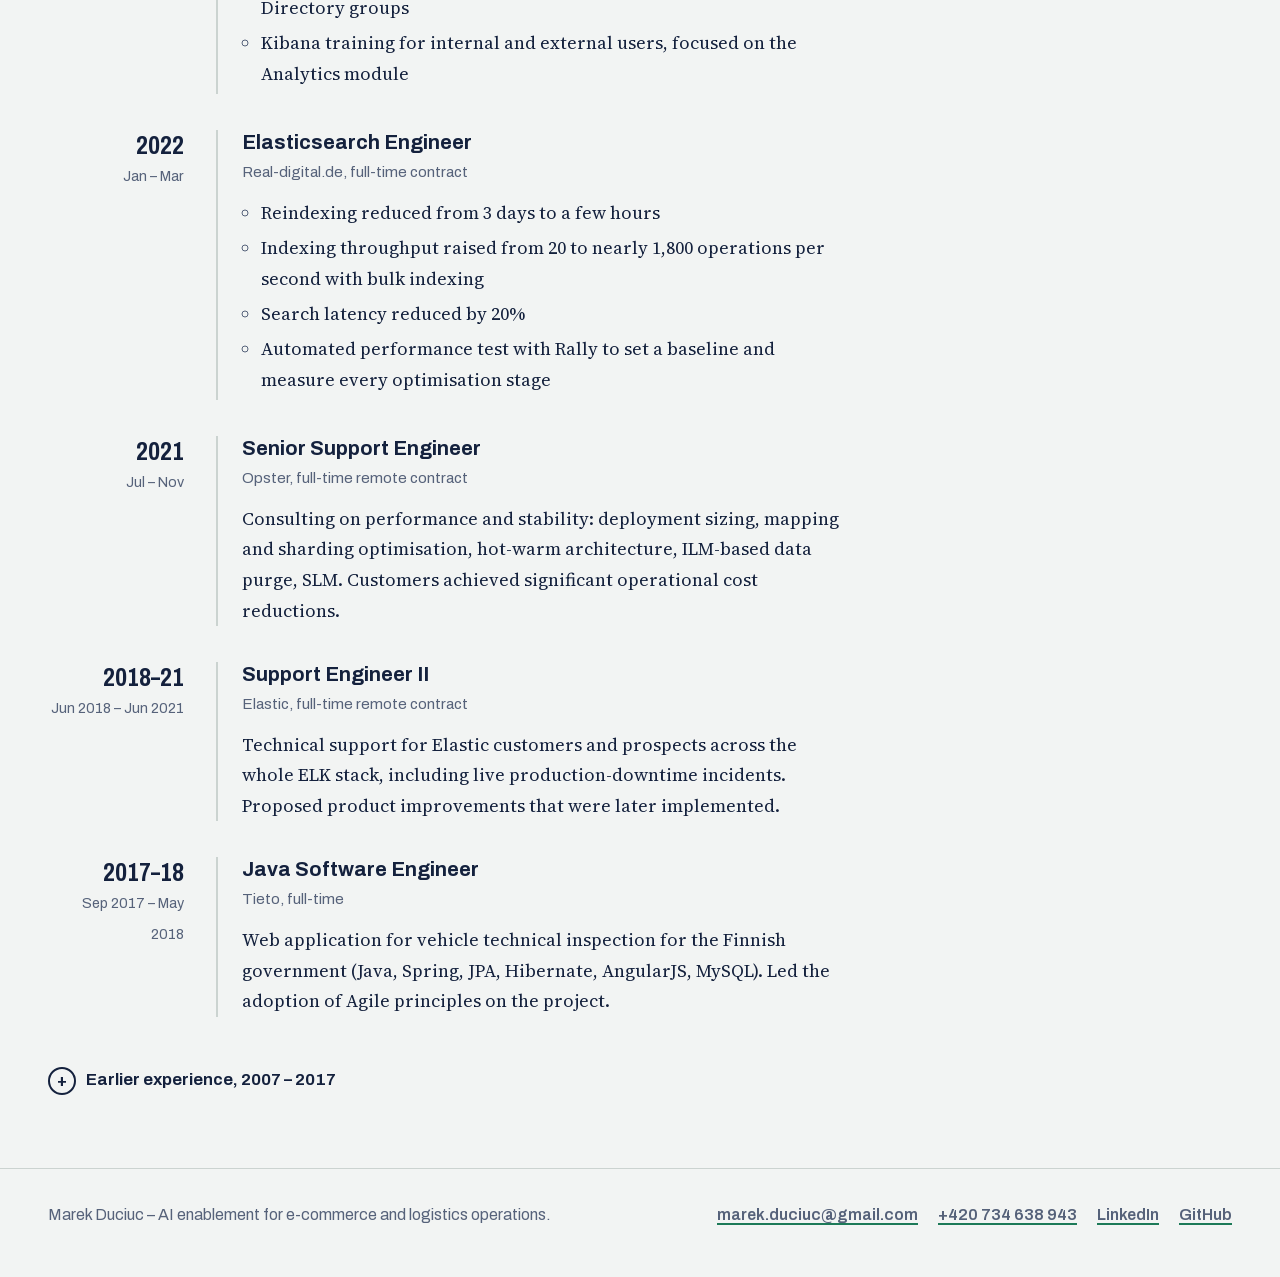
==== commit ea5c04ab: "CV: training at Doocan was in Claude Code, drop Claude Cowork The ~10 colleagues at Doocan were trai" ====
--- a/index.html
+++ b/index.html
@@ -199,7 +199,7 @@
                   <li>Introduced OpenSearch as a central event store processing tens of thousands of events daily – orders, goods movements, sales, picker walking distance, packaging consumption and external data</li>
                   <li>Identified a correlation between weather and brick-and-mortar footfall and used it as an input for stock planning</li>
                   <li>Automated supplier sourcing with Claude Code – the agent identified qualifying vendors and issued RFQs against my parameters</li>
-                  <li>Trained a team of ~10 colleagues in the effective use of Claude Cowork</li>
+                  <li>Trained a team of ~10 colleagues in the effective use of Claude Code</li>
                 </ul>
               </div>
               <div>
@@ -336,7 +336,7 @@
       <h2 id="skills">Skills</h2>
       <dl>
         <dt>AI</dt>
-        <dd>Claude Code, Claude Cowork, agentic workflows and automation, LLM integration, AI-assisted development, internal AI enablement and training</dd>
+        <dd>Claude Code, agentic workflows and automation, LLM integration, AI-assisted development, internal AI enablement and training</dd>
         <dt>Operations</dt>
         <dd>Team leading (up to 40 people), KPI monitoring, WMS implementation, ABC analysis, procurement, negotiation, operational analytics</dd>
         <dt>Search</dt>
